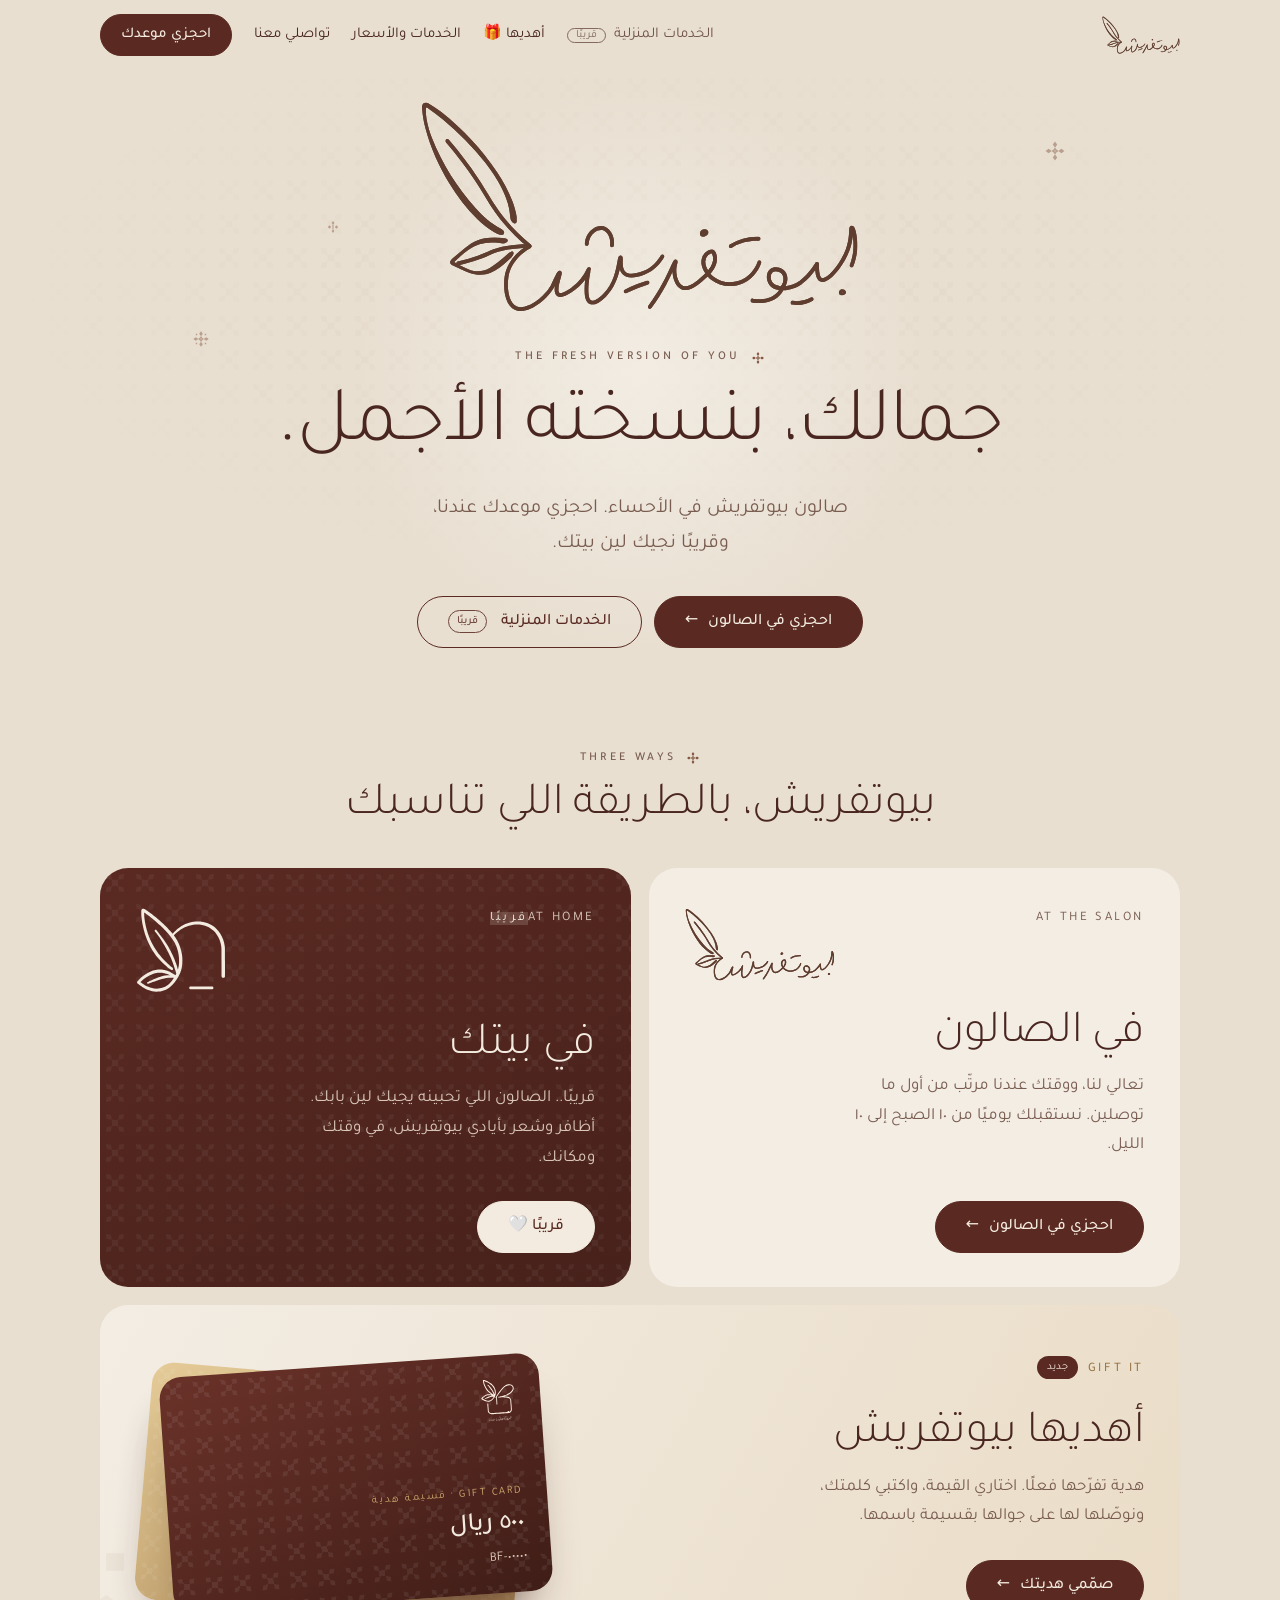
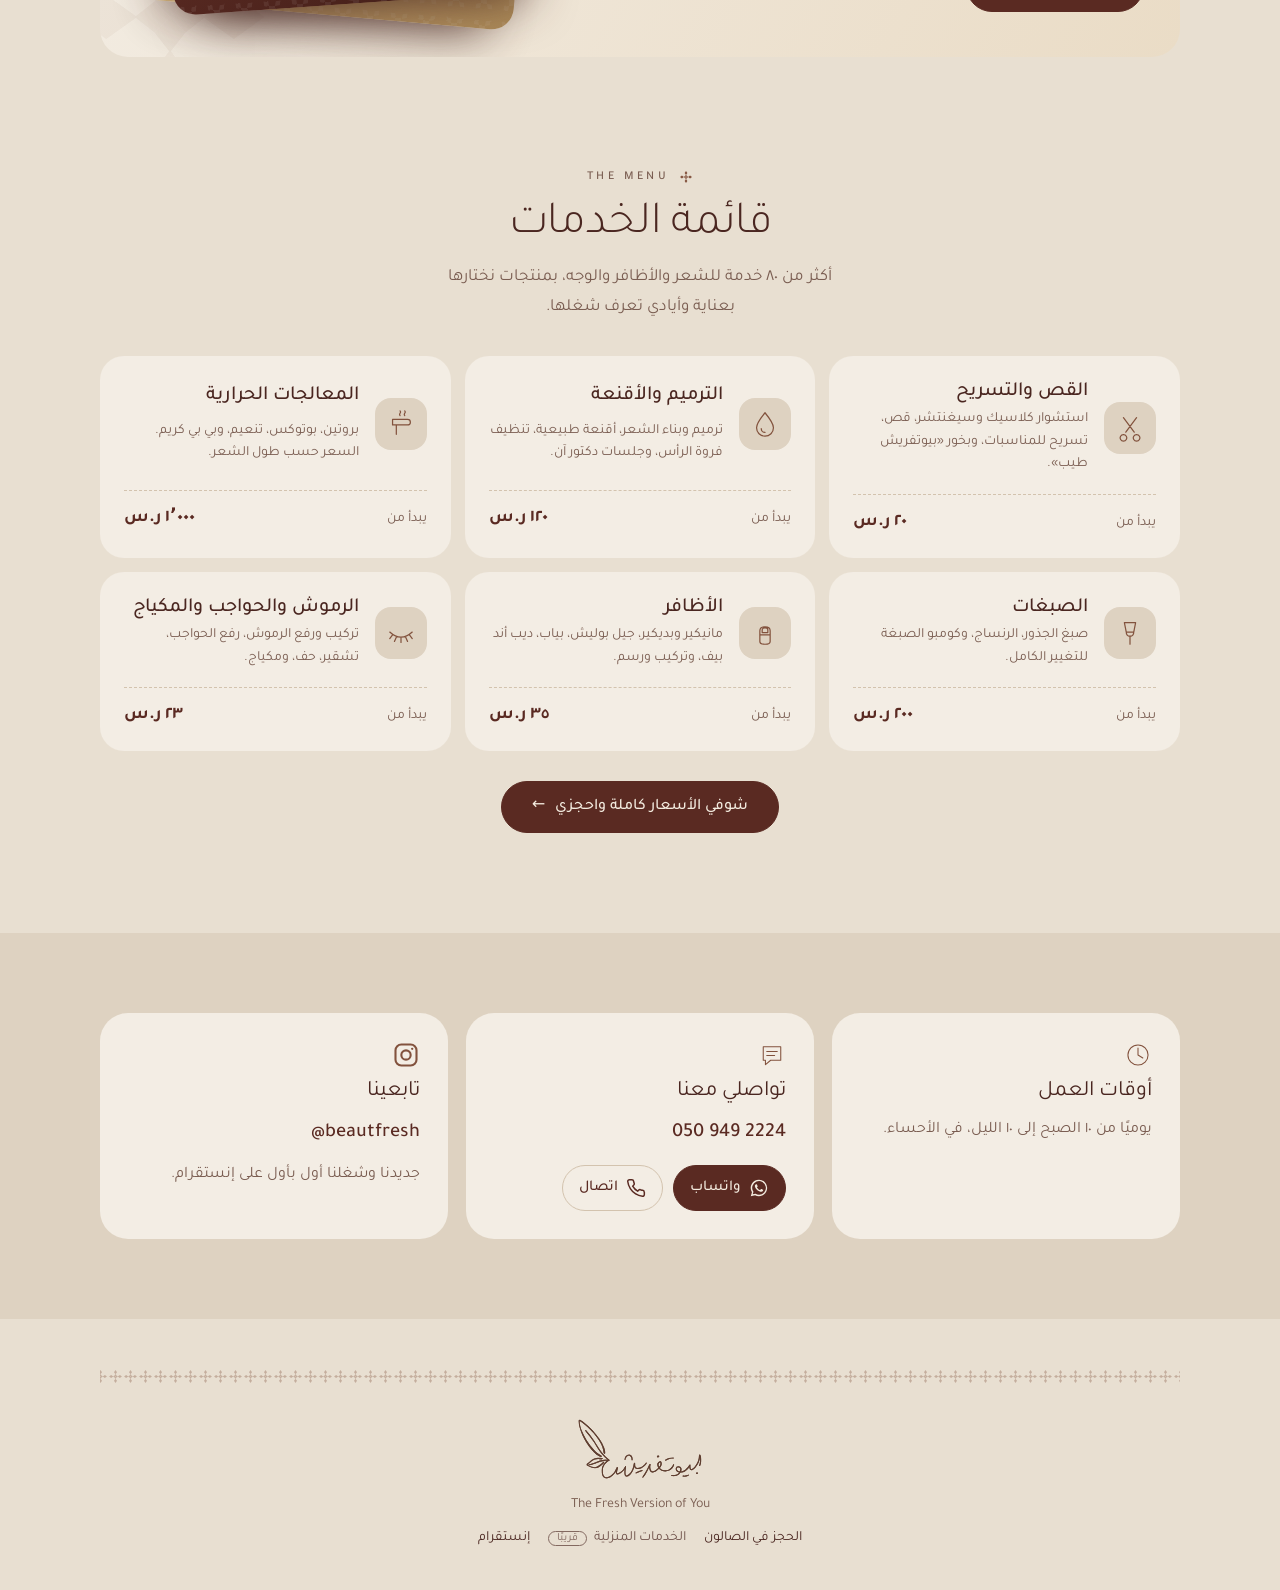
==== index.html @ 29bdc15b "Gift: adopt gift logo (variant 3) site-wide; redesigned interactive gift page (3D tilt/flip card, li" ====
<!doctype html>
<html lang="ar" dir="rtl">
<head>
  <meta charset="utf-8">
  <meta name="viewport" content="width=device-width, initial-scale=1, viewport-fit=cover">
  <script>
    // روابط لوحة الإدارة القديمة (#/booking/… وغيرها) تنتقل للوحة الإدارة
    if (/^#\/[a-z]/.test(location.hash)) location.replace('admin/' + location.hash);
  </script>
  <meta name="theme-color" content="#E8DFD1">
  <title>بيوتفريش · Beautfresh</title>
  <meta name="description" content="بيوتفريش، صالون عناية وجمال في الأحساء. احجزي موعدك في الصالون، وقريبًا نجيك لين بيتك.">
  <meta property="og:title" content="بيوتفريش · Beautfresh">
  <meta property="og:description" content="The Fresh Version of You. احجزي موعدك في الصالون أو في بيتك.">
  <meta property="og:type" content="website">
  <meta property="og:locale" content="ar_SA">
  <meta property="og:url" content="https://beautfresh.com/">
  <meta property="og:image" content="https://beautfresh.com/assets/og-salon.jpg">
  <meta property="og:image:width" content="1200">
  <meta property="og:image:height" content="630">
  <meta name="twitter:card" content="summary_large_image">
  <link rel="icon" href="home/assets/rosette-1.svg" type="image/svg+xml">
  <link rel="preconnect" href="https://fonts.googleapis.com">
  <link rel="preconnect" href="https://fonts.gstatic.com" crossorigin>
  <link href="https://fonts.googleapis.com/css2?family=Tajawal:wght@300;400;500;700&display=swap" rel="stylesheet">
  <style>
    :root {
      --bg: #E8DFD1; --paper: #F3EDE4; --soft: #DED2C1; --oud: #5A2A22; --oud-2: #47211B;
      --ink: #4A2620; --ink-2: #7A5D51; --line: #D3C3AE; --on: #F3EBDF; --on-2: #D9C6B7;
      --r: 28px; --ease: cubic-bezier(.2,.7,.2,1); --font: "Tajawal", system-ui, -apple-system, "Segoe UI", Tahoma, sans-serif;
    }
    * { box-sizing: border-box; }
    html, body { margin: 0; }
    body { background: var(--bg); color: var(--ink); font-family: var(--font); font-size: 17px; line-height: 1.75; -webkit-font-smoothing: antialiased; }
    a { color: inherit; text-decoration: none; }
    img { display: block; max-width: 100%; }
    h1, h2, h3, p { margin: 0; }
    h1, h2, h3 { font-weight: 300; line-height: 1.2; }
    .wrap { max-width: 1120px; margin: 0 auto; padding: 0 max(20px, env(safe-area-inset-left)); }
    .label { display: inline-flex; align-items: center; gap: 10px; font-size: 12px; letter-spacing: .28em; text-transform: uppercase; color: var(--ink-2); font-weight: 500; }
    .label::before { content: ""; width: 14px; height: 14px; background: url("home/assets/rosette-1.svg") center / contain no-repeat; }
    .btn { display: inline-flex; align-items: center; justify-content: center; gap: 10px; min-height: 52px; padding: 0 30px; border-radius: 999px; border: 1px solid var(--oud);
      background: var(--oud); color: var(--on); font-weight: 500; font-size: 16px; white-space: nowrap; transition: transform .3s var(--ease), box-shadow .3s, background .3s; }
    .btn:hover { transform: translateY(-1px); box-shadow: 0 12px 24px -14px rgba(74, 34, 27, .7); }
    .btn.ghost { background: transparent; color: var(--oud); }
    .btn.light { background: var(--on); color: var(--oud); border-color: var(--on); }
    .btn i { font-style: normal; transition: transform .35s var(--ease); }
    .btn:hover i { transform: translateX(-5px); }

    header { position: sticky; top: 0; z-index: 20; transition: background .3s, box-shadow .3s; }
    header.on { background: rgba(232, 223, 209, .92); backdrop-filter: blur(10px); box-shadow: 0 1px 0 var(--line); }
    .top { display: flex; justify-content: space-between; align-items: center; height: 70px; }
    .top img { height: 38px; width: auto; opacity: 0; transition: opacity .4s; }
    header.on .top img { opacity: 1; }
    .top nav { display: flex; gap: 22px; align-items: center; font-size: 15px; }
    .top nav a:not(.btn):hover { color: var(--oud); }
    .top .btn { min-height: 42px; padding: 0 20px; font-size: 15px; }

    .hero { position: relative; text-align: center; padding: 30px 0 90px; overflow: hidden; }
    .hero::before { content: ""; position: absolute; inset: -10% -10% 0; background: url("home/assets/rosette-2.svg") 0 0 / 34px 34px; opacity: .045;
      -webkit-mask-image: radial-gradient(60% 55% at 50% 40%, #000, transparent 72%); mask-image: radial-gradient(60% 55% at 50% 40%, #000, transparent 72%); }
    .hero .wrap { position: relative; display: flex; flex-direction: column; align-items: center; }
    .hero-logo { width: min(440px, 82vw); animation: draw 1.8s var(--ease) both; }
    .hero .label { margin-top: 34px; animation: rise 1s var(--ease) .9s both; }
    .hero h1 { font-size: clamp(40px, 6.4vw, 78px); margin: 14px 0 16px; animation: rise 1.1s var(--ease) 1.05s both; }
    .hero p { color: var(--ink-2); font-size: clamp(17px, 1.6vw, 20px); max-width: 42ch; animation: rise 1s var(--ease) 1.2s both; }
    .hero .cta { display: flex; gap: 12px; flex-wrap: wrap; justify-content: center; margin-top: 34px; animation: rise 1s var(--ease) 1.35s both; }
    .glow { position: absolute; top: -40px; left: 50%; width: 620px; height: 620px; transform: translateX(-50%); border-radius: 50%;
      background: radial-gradient(circle, rgba(243, 237, 228, .95) 0%, rgba(243, 237, 228, 0) 65%); pointer-events: none; }
    .hero-logo { position: relative; }
    .fl { position: absolute; width: 22px; opacity: .45; animation: float 9s ease-in-out infinite; pointer-events: none; }
    .f1 { top: 40px; right: 12%; } .f2 { top: 230px; left: 10%; width: 18px; animation-delay: -3s; } .f3 { top: 120px; left: 22%; width: 14px; animation-delay: -6s; }
    @keyframes float { 0%, 100% { transform: translateY(0) rotate(0); } 50% { transform: translateY(-14px) rotate(25deg); } }
    @media (max-width: 860px) { .f2 { top: 170px; left: 6%; } .f3 { display: none; } .glow { width: 420px; height: 420px; } }
    @keyframes draw { from { clip-path: inset(0 0 0 100%); opacity: .3; } to { clip-path: inset(0 0 0 0); opacity: 1; } }
    @keyframes rise { from { opacity: 0; transform: translateY(18px); } to { opacity: 1; transform: none; } }

    .ways { padding: 30px 0 100px; }
    .ways .grid { display: grid; grid-template-columns: 1fr 1fr; gap: 18px; }
    .way { position: relative; overflow: hidden; border-radius: var(--r); padding: 40px 36px 34px; min-height: 380px; display: flex; flex-direction: column; justify-content: space-between;
      transition: transform .45s var(--ease), box-shadow .45s var(--ease); }
    .way:hover { transform: translateY(-4px); box-shadow: 0 30px 50px -34px rgba(74, 34, 27, .6); }
    .way.salon { background: var(--paper); }
    .way.home { background: linear-gradient(150deg, var(--oud) 0%, var(--oud-2) 100%); color: var(--on); }
    .way.home::after { content: ""; position: absolute; inset: 0; background: url("home/assets/rosette-2.svg") 0 0 / 30px 30px; opacity: .05; filter: brightness(0) invert(1); pointer-events: none; }
    .way .head { display: flex; justify-content: space-between; align-items: start; gap: 16px; }
    .way .tag { font-size: 13px; letter-spacing: .2em; text-transform: uppercase; color: var(--ink-2); }
    .way.home .tag { color: var(--on-2); }
    .way .mark { width: 92px; }
    .way .mark.salon-mark { width: 150px; }
    .way h2 { font-size: clamp(32px, 3.6vw, 46px); margin-top: 26px; }
    .way p { color: var(--ink-2); margin-top: 10px; max-width: 36ch; }
    .way.home p { color: var(--on-2); }
    .way .btn { align-self: flex-start; margin-top: 28px; position: relative; z-index: 1; }
    .way.gift { grid-column: 1 / -1; min-height: 0; display: grid; grid-template-columns: 1.1fr .9fr; gap: 30px; align-items: center; background: linear-gradient(120deg, #F3EDE4 0%, #EADCC6 100%); }
    .way.gift::before { content: ""; position: absolute; inset-inline-end: -40px; bottom: -70px; width: 220px; height: 220px; background: url("home/assets/rosette-3.svg") center / contain no-repeat; opacity: .05; pointer-events: none; }
    .way.gift .tag { color: #8E6A3A; }
    .way.gift .new { display: inline-block; margin-inline-start: 10px; padding: 2px 10px; border-radius: 999px; background: var(--oud); color: var(--on); font-size: 11px; letter-spacing: 0; vertical-align: middle; }
    .gv { position: relative; justify-self: center; width: min(100%, 380px); aspect-ratio: 1.6; border-radius: 22px; padding: 22px 24px; color: var(--on); background: linear-gradient(150deg, #6A3229, #3F1D17); box-shadow: 0 34px 50px -30px rgba(63, 29, 23, .85); transform: rotate(-4deg); transition: transform .6s var(--ease); display: flex; flex-direction: column; overflow: hidden; }
    .gv::after { content: ""; position: absolute; inset: 0; background: url("home/assets/rosette-2.svg") 0 0 / 28px 28px; opacity: .07; filter: brightness(0) invert(1); }
    .gv.b { position: absolute; transform: rotate(5deg) translate(-22px, 14px); background: linear-gradient(150deg, #E3C890, #A8834C); z-index: -1; opacity: .9; }
    .way.gift:hover .gv:not(.b) { transform: rotate(-1deg) translateY(-6px); }
    .gv img { height: 30px; align-self: flex-start; filter: brightness(0) invert(94%) sepia(9%) saturate(380%) hue-rotate(335deg); position: relative; z-index: 1; }
    .gv small { margin-top: auto; font-size: 11px; letter-spacing: .14em; color: #C9A46A; position: relative; z-index: 1; }
    .gv b { font-size: 26px; font-weight: 500; position: relative; z-index: 1; }
    .gv span { font-size: 13px; color: var(--on-2); position: relative; z-index: 1; direction: ltr; text-align: end; }
    .gvw { position: relative; display: grid; place-items: center; padding: 20px 0; isolation: isolate; }


    .sec-head { text-align: center; display: grid; justify-items: center; gap: 10px; margin-bottom: 34px; }
    .sec-head h2 { font-size: clamp(30px, 3.8vw, 46px); }
    .sec-head p { color: var(--ink-2); max-width: 46ch; }
    .menu { padding: 10px 0 100px; }
    .menu .grid { display: grid; grid-template-columns: repeat(3, 1fr); gap: 14px; }
    .mi { background: var(--paper); border-radius: 24px; padding: 24px 24px 20px; display: grid; grid-template-columns: 52px 1fr; gap: 4px 16px; align-items: center; transition: transform .4s var(--ease), box-shadow .4s var(--ease); }
    .mi:hover { transform: translateY(-3px); box-shadow: 0 24px 40px -30px rgba(74, 34, 27, .55); }
    .mi .ic { grid-row: span 2; width: 52px; height: 52px; border-radius: 16px; background: var(--soft); display: grid; place-items: center; }
    .mi .ic img { width: 30px; }
    .mi h3 { font-size: 20px; font-weight: 500; }
    .mi p { color: var(--ink-2); font-size: 14px; line-height: 1.6; }
    .mi .from { grid-column: 1 / -1; display: flex; justify-content: space-between; align-items: baseline; margin-top: 14px; padding-top: 12px; border-top: 1px dashed var(--line); font-size: 14px; color: var(--ink-2); }
    .mi .from b { color: var(--oud); font-size: 18px; font-weight: 700; }
    .menu .more { display: flex; justify-content: center; margin-top: 30px; }
    .ways { padding-top: 10px; }
    @media (max-width: 860px) { .menu .grid { grid-template-columns: 1fr; } .mi { padding: 18px 18px 14px; } .mi .from { margin-top: 10px; padding-top: 8px; } .menu { padding-bottom: 70px; } .sec-head { margin-bottom: 24px; } }
    .info { background: var(--soft); padding: 80px 0; }
    .info .grid { display: grid; grid-template-columns: repeat(3, 1fr); gap: 18px; }
    .card { background: var(--paper); border-radius: var(--r); padding: 28px; display: grid; gap: 10px; align-content: start; }
    .card img { width: 28px; }
    .card h3 { font-size: 22px; font-weight: 400; }
    .card p, .card a { color: var(--ink-2); font-size: 16px; }
    .contact-btns { display: flex; gap: 10px; margin-top: 4px; }
    .cbtn { display: inline-flex; align-items: center; gap: 8px; padding: 9px 16px; border-radius: 999px; border: 1px solid var(--line); color: var(--oud) !important; font-size: 15px !important; font-weight: 500; transition: background .3s, color .3s, border-color .3s, transform .3s var(--ease); }
    .cbtn svg { width: 20px; height: 20px; }
    .cbtn:hover { transform: translateY(-1px); border-color: var(--oud); }
    .cbtn.wa { background: var(--oud); border-color: var(--oud); color: var(--on) !important; }
    .card span.big { color: var(--oud); font-size: 20px; font-weight: 500; direction: ltr; text-align: right; }
    .card a.big { color: var(--oud); font-size: 20px; font-weight: 500; direction: ltr; text-align: right; }

    footer { padding: 48px 0 calc(40px + env(safe-area-inset-bottom)); text-align: center; }
    footer .band { height: 18px; background: url("home/assets/rosette-1.svg") center / 15px repeat-x; opacity: .35; margin-bottom: 34px; }
    footer img { height: 60px; width: auto; margin: 0 auto 14px; }
    footer p { color: var(--ink-2); font-size: 14px; }
    footer .links { display: flex; gap: 18px; justify-content: center; margin-top: 8px; font-size: 14px; }
    footer .links a:hover { color: var(--oud); }

    .reveal { opacity: 0; transform: translateY(18px); transition: opacity .9s var(--ease) var(--d, 0s), transform .9s var(--ease) var(--d, 0s); }
    .reveal.in { opacity: 1; transform: none; }

    @media (max-width: 860px) {
      .top nav .hide-sm { display: none; }
      .hero { padding: 20px 0 70px; }
      .hero .cta { width: 100%; }
      .hero .cta .btn { flex: 1; padding: 0 16px; }
      .ways .grid, .info .grid { grid-template-columns: 1fr; }
      .way.gift { grid-template-columns: 1fr; gap: 6px; } .gvw { order: -1; padding: 6px 0 18px; }
      .way { min-height: 0; padding: 32px 26px 28px; }
      .info { padding: 56px 0; }
    }
    @media (prefers-reduced-motion: reduce) { .hero-logo, .hero .label, .hero h1, .hero p, .hero .cta, .fl { animation: none; } .reveal { opacity: 1; transform: none; } }
    .is-soon { cursor: default; } .way.is-soon:hover { transform: none; }
    .way.home .new.soon { background: rgba(243, 235, 223, .16); color: var(--on); }
    .soonl { opacity: .75; cursor: default; white-space: nowrap; }
    .soonl em, .btn.is-soon em { font-style: normal; font-size: 11px; padding: 1px 8px; margin-inline-start: 4px; border-radius: 999px; border: 1px solid currentColor; opacity: .85; }
  </style>
</head>
<body>
  <header id="hdr">
    <div class="wrap top">
      <a href="./" aria-label="بيوتفريش"><img src="home/assets/Beautfresh-brown.svg" alt="بيوتفريش"></a>
      <nav>
        <span class="hide-sm soonl">الخدمات المنزلية <em>قريبًا</em></span>
        <a class="hide-sm" href="gift/">أهديها 🎁</a>
        <a class="hide-sm" href="#menu">الخدمات والأسعار</a>
        <a class="hide-sm" href="#contact">تواصلي معنا</a>
        <a class="btn" href="book/">احجزي موعدك</a>
      </nav>
    </div>
  </header>

  <main>
    <section class="hero">
      <div class="wrap">
        <div class="glow" aria-hidden="true"></div>
        <img class="fl f1" src="home/assets/rosette-1.svg" alt="" aria-hidden="true"><img class="fl f2" src="home/assets/rosette-3.svg" alt="" aria-hidden="true"><img class="fl f3" src="home/assets/rosette-4.svg" alt="" aria-hidden="true">
        <img class="hero-logo" src="home/assets/Beautfresh-brown.svg" alt="بيوتفريش">
        <span class="label">The Fresh Version of You</span>
        <h1>جمالك، بنسخته الأجمل.</h1>
        <p>صالون بيوتفريش في الأحساء. احجزي موعدك عندنا، وقريبًا نجيك لين بيتك.</p>
        <div class="cta">
          <a class="btn" href="book/">احجزي في الصالون <i>←</i></a>
          <span class="btn ghost is-soon">الخدمات المنزلية <em>قريبًا</em></span>
        </div>
      </div>
    </section>

    <section class="ways">
      <div class="wrap sec-head reveal"><span class="label">Three ways</span><h2>بيوتفريش، بالطريقة اللي تناسبك</h2></div>
      <div class="wrap grid">
        <a class="way salon reveal" href="book/">
          <div>
            <div class="head"><span class="tag">At the salon</span><img class="mark salon-mark" src="home/assets/Beautfresh-brown.svg" alt=""></div>
            <h2>في الصالون</h2>
            <p>تعالي لنا، ووقتك عندنا مرتّب من أول ما توصلين. نستقبلك يوميًا من ١٠ الصبح إلى ١٠ الليل.</p>
          </div>
          <span class="btn">احجزي في الصالون <i>←</i></span>
        </a>
        <div class="way home reveal is-soon" style="--d:.1s">
          <div>
            <div class="head"><span class="tag">At home<span class="new soon">قريبًا</span></span><img class="mark" src="home/assets/home-mark-cream.svg" alt=""></div>
            <h2>في بيتك</h2>
            <p>قريبًا.. الصالون اللي تحبينه يجيك لين بابك. أظافر وشعر بأيادي بيوتفريش، في وقتك ومكانك.</p>
          </div>
          <span class="btn light">قريبًا 🤍</span>
        </div>
        <a class="way gift reveal" style="--d:.2s" href="gift/">
          <div>
            <div class="head"><span class="tag">Gift it<span class="new">جديد</span></span></div>
            <h2>أهديها بيوتفريش</h2>
            <p>هدية تفرّحها فعلًا. اختاري القيمة، واكتبي كلمتك، ونوصّلها لها على جوالها بقسيمة باسمها.</p>
            <span class="btn">صمّمي هديتك <i>←</i></span>
          </div>
          <div class="gvw"><div class="gv b"></div><div class="gv"><img src="home/assets/gift-logo.svg" alt="بيوتفريش للإهداء" style="height:46px"><small>GIFT CARD · قسيمة هدية</small><b>٥٠٠ ريال</b><span>BF-•••••</span></div></div>
        </a>
      </div>
    </section>


    <section class="menu" id="menu">
      <div class="wrap sec-head reveal"><span class="label">The menu</span><h2>قائمة الخدمات</h2><p>أكثر من ٨٠ خدمة للشعر والأظافر والوجه، بمنتجات نختارها بعناية وأيادي تعرف شغلها.</p></div>
      <div class="wrap grid">
        <a class="mi reveal" style="--d:0.00s" href="book/"><span class="ic"><svg viewBox="0 0 64 64" width="30" height="30" fill="none" stroke="#82523D" stroke-width="2.6" stroke-linecap="round" stroke-linejoin="round" aria-hidden="true"><path d="M18 46A7 7 0 1 0 18.1 46M46 46A7 7 0 1 0 46.1 46M23 41L46 10M41 41L18 10"/></svg></span><h3>القص والتسريح</h3><p>استشوار كلاسيك وسيغنتشر، قص، تسريح للمناسبات، وبخور «بيوتفريش طيب».</p><span class="from">يبدأ من<b class="num">٢٠ ر.س</b></span></a>
        <a class="mi reveal" style="--d:0.06s" href="book/"><span class="ic"><svg viewBox="0 0 64 64" width="30" height="30" fill="none" stroke="#82523D" stroke-width="2.6" stroke-linecap="round" stroke-linejoin="round" aria-hidden="true"><path d="M32 8C32 8 14 30 14 40A18 18 0 0 0 50 40C50 30 32 8 32 8ZM24 42A8 8 0 0 0 32 50"/></svg></span><h3>الترميم والأقنعة</h3><p>ترميم وبناء الشعر، أقنعة طبيعية، تنظيف فروة الرأس، وجلسات دكتور آن.</p><span class="from">يبدأ من<b class="num">١٢٠ ر.س</b></span></a>
        <a class="mi reveal" style="--d:0.12s" href="book/"><span class="ic"><svg viewBox="0 0 64 64" width="30" height="30" fill="none" stroke="#82523D" stroke-width="2.6" stroke-linecap="round" stroke-linejoin="round" aria-hidden="true"><path d="M14 22H46A6 6 0 0 1 46 34H14ZM22 34V54M40 14C36 10 44 8 40 4M30 14C26 10 34 8 30 4"/></svg></span><h3>المعالجات الحرارية</h3><p>بروتين، بوتوكس، تنعيم، وبي بي كريم. السعر حسب طول الشعر.</p><span class="from">يبدأ من<b class="num">١٬٠٠٠ ر.س</b></span></a>
        <a class="mi reveal" style="--d:0.00s" href="book/"><span class="ic"><svg viewBox="0 0 64 64" width="30" height="30" fill="none" stroke="#82523D" stroke-width="2.6" stroke-linecap="round" stroke-linejoin="round" aria-hidden="true"><path d="M20 10H44L40 30H24ZM24 30C24 42 40 42 40 30M32 38V56"/></svg></span><h3>الصبغات</h3><p>صبغ الجذور، الرنساج، وكومبو الصبغة للتغيير الكامل.</p><span class="from">يبدأ من<b class="num">٢٠٠ ر.س</b></span></a>
        <a class="mi reveal" style="--d:0.06s" href="book/"><span class="ic"><svg viewBox="0 0 64 64" width="30" height="30" fill="none" stroke="#82523D" stroke-width="2.6" stroke-linecap="round" stroke-linejoin="round" aria-hidden="true"><path d="M21 50V27C21 16 43 16 43 27V50C43 58 21 58 21 50ZM21 36H43M26 31V25C26 20 38 20 38 25V31Z"/></svg></span><h3>الأظافر</h3><p>مانيكير وبديكير، جيل بوليش، بياب، ديب أند بيف، وتركيب ورسم.</p><span class="from">يبدأ من<b class="num">٣٥ ر.س</b></span></a>
        <a class="mi reveal" style="--d:0.12s" href="book/"><span class="ic"><svg viewBox="0 0 64 64" width="30" height="30" fill="none" stroke="#82523D" stroke-width="2.6" stroke-linecap="round" stroke-linejoin="round" aria-hidden="true"><path d="M8 30Q32 52 56 30M14 36L8 44M22 41L18 50M32 43V52M42 41L46 50M50 36L56 44"/></svg></span><h3>الرموش والحواجب والمكياج</h3><p>تركيب ورفع الرموش، رفع الحواجب، تشقير، حف، ومكياج.</p><span class="from">يبدأ من<b class="num">٢٣ ر.س</b></span></a>
      </div>
      <div class="more"><a class="btn" href="book/">شوفي الأسعار كاملة واحجزي <i>←</i></a></div>
    </section>
    <section class="info" id="contact">
      <div class="wrap grid">
        <div class="card reveal"><img src="home/assets/clock.svg" alt=""><h3>أوقات العمل</h3><p>يوميًا من ١٠ الصبح إلى ١٠ الليل، في الأحساء.</p></div>
        <div class="card reveal" style="--d:.08s"><img src="home/assets/message.svg" alt=""><h3>تواصلي معنا</h3><span class="big num">050 949 2224</span><div class="contact-btns"><a class="cbtn wa" href="https://wa.me/966509492224" target="_blank" rel="noopener" aria-label="واتساب"><svg viewBox="0 0 24 24" aria-hidden="true"><path fill="currentColor" d="M12.04 2a9.9 9.9 0 0 0-8.5 15l-1.4 5 5.1-1.34A9.9 9.9 0 1 0 12.04 2Zm0 18.1a8.2 8.2 0 0 1-4.18-1.15l-.3-.18-3.03.8.81-2.95-.2-.31a8.2 8.2 0 1 1 6.9 3.79Zm4.5-6.13c-.25-.12-1.46-.72-1.69-.8-.23-.08-.39-.12-.56.12-.16.25-.64.8-.79.97-.14.16-.29.18-.53.06-.25-.12-1.04-.38-1.98-1.22-.73-.65-1.23-1.46-1.37-1.7-.14-.25-.02-.38.11-.5.11-.11.25-.29.37-.43.12-.15.16-.25.25-.41.08-.17.04-.31-.02-.43-.06-.13-.56-1.34-.76-1.84-.2-.48-.4-.42-.56-.43h-.47a.9.9 0 0 0-.66.31c-.23.25-.86.84-.86 2.05s.88 2.38 1 2.54c.12.17 1.73 2.64 4.2 3.7.58.25 1.04.4 1.4.52.59.19 1.12.16 1.54.1.47-.07 1.46-.6 1.66-1.17.21-.58.21-1.07.15-1.17-.06-.1-.23-.17-.47-.29Z"/></svg><span>واتساب</span></a><a class="cbtn" href="tel:+966509492224" aria-label="اتصال"><svg viewBox="0 0 24 24" aria-hidden="true" fill="none" stroke="currentColor" stroke-width="1.8" stroke-linecap="round" stroke-linejoin="round"><path d="M22 16.9v3a2 2 0 0 1-2.2 2 19.8 19.8 0 0 1-8.6-3.1 19.5 19.5 0 0 1-6-6A19.8 19.8 0 0 1 2.1 4.2 2 2 0 0 1 4.1 2h3a2 2 0 0 1 2 1.7c.1.9.4 1.8.7 2.7a2 2 0 0 1-.5 2.1L8 9.8a16 16 0 0 0 6 6l1.3-1.3a2 2 0 0 1 2.1-.4c.9.3 1.8.6 2.7.7a2 2 0 0 1 1.7 2Z"/></svg><span>اتصال</span></a></div></div>
        <div class="card reveal" style="--d:.16s"><svg viewBox="0 0 24 24" width="28" height="28" fill="none" stroke="#82523D" stroke-width="1.8" aria-hidden="true"><rect x="3" y="3" width="18" height="18" rx="5"/><circle cx="12" cy="12" r="4"/><circle cx="17.3" cy="6.7" r="1" fill="#82523D" stroke="none"/></svg><h3>تابعينا</h3><a class="big" href="https://www.instagram.com/beautfresh" target="_blank" rel="noopener">@beautfresh</a><p>جديدنا وشغلنا أول بأول على إنستقرام.</p></div>
      </div>
    </section>
  </main>

  <footer>
    <div class="wrap">
      <div class="band" aria-hidden="true"></div>
      <img src="home/assets/Beautfresh-brown.svg" alt="بيوتفريش">
      <p>The Fresh Version of You</p>
      <div class="links"><a href="book/">الحجز في الصالون</a><span class="soonl">الخدمات المنزلية <em>قريبًا</em></span><a href="https://www.instagram.com/beautfresh" target="_blank" rel="noopener">إنستقرام</a></div>
    </div>
  </footer>

  <script>
    (() => {
      const h = document.getElementById('hdr');
      const onScroll = () => h.classList.toggle('on', window.scrollY > 60);
      window.addEventListener('scroll', onScroll, { passive: true }); onScroll();
      const els = document.querySelectorAll('.reveal');
      if (!('IntersectionObserver' in window)) { els.forEach((e) => e.classList.add('in')); return; }
      const io = new IntersectionObserver((es) => es.forEach((e) => { if (e.isIntersecting) { e.target.classList.add('in'); io.unobserve(e.target); } }), { threshold: .12 });
      els.forEach((e) => io.observe(e));
    })();
  </script>
</body>
</html>
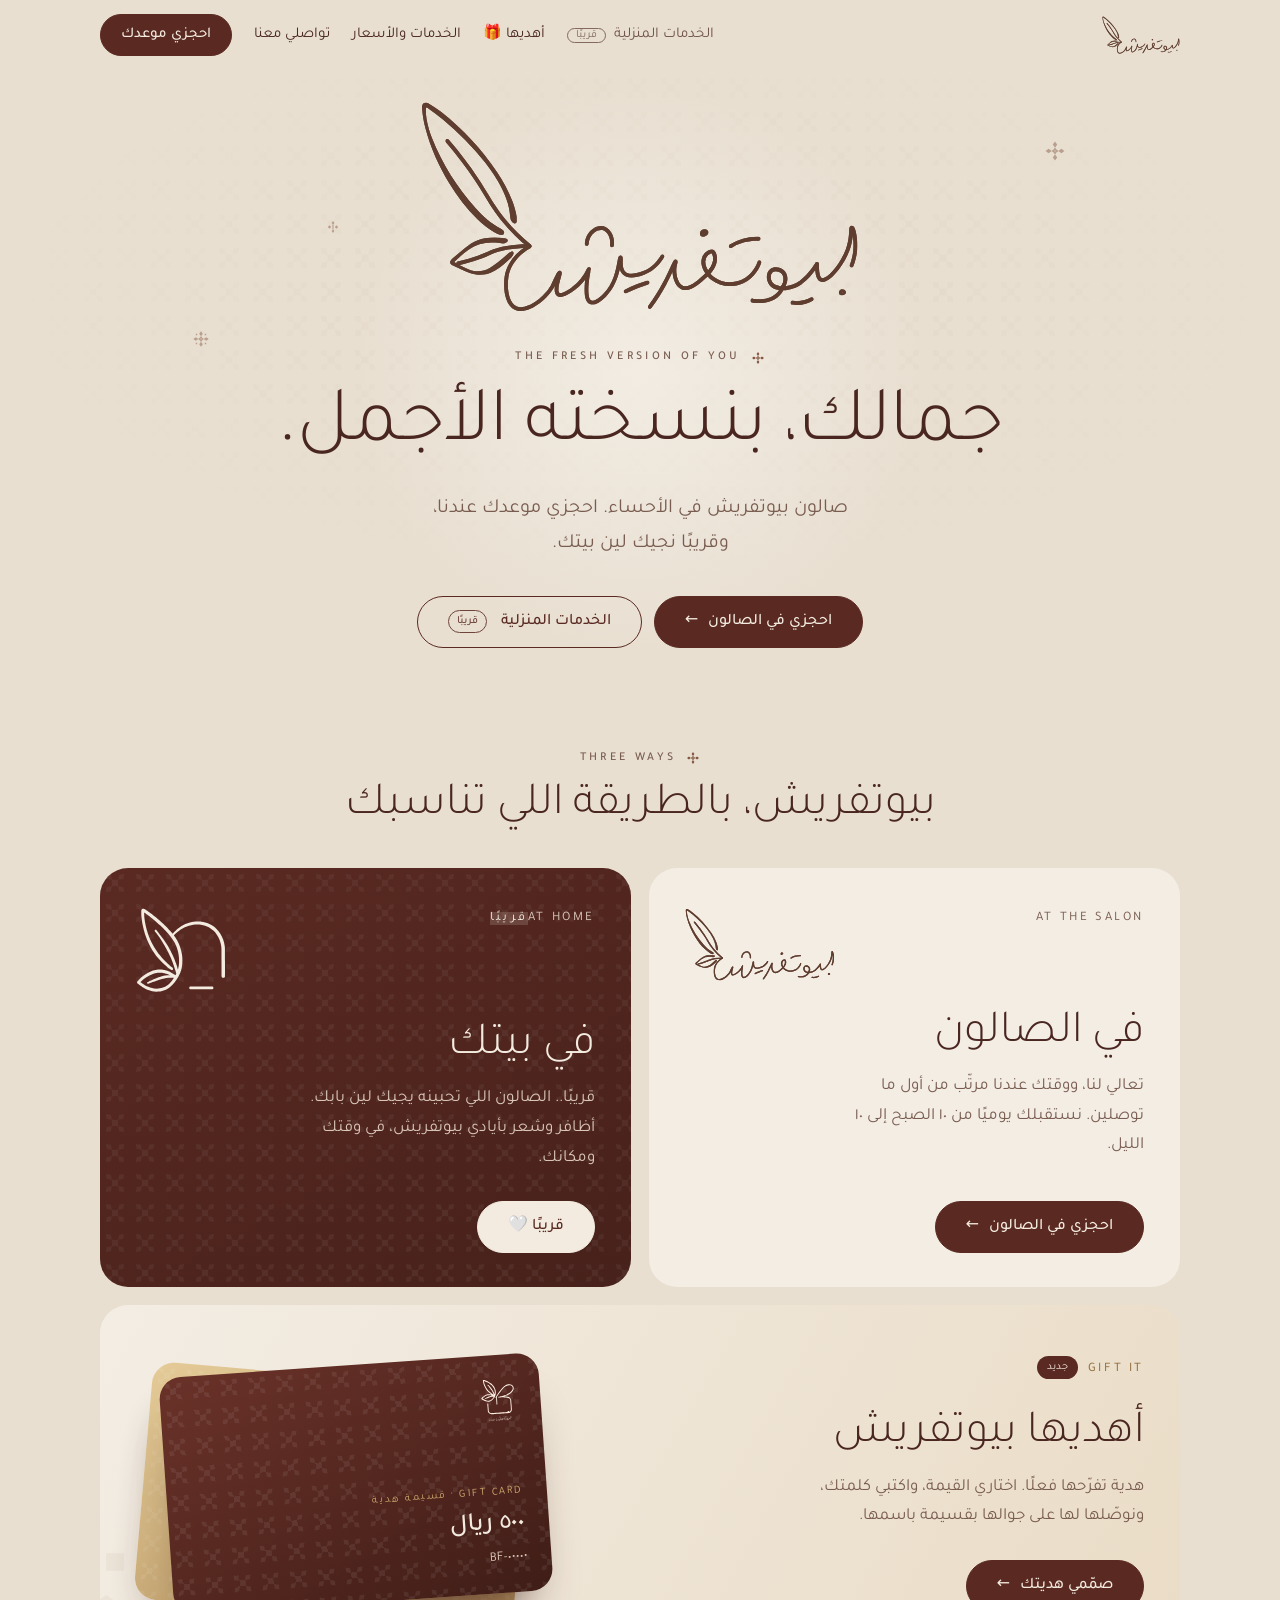
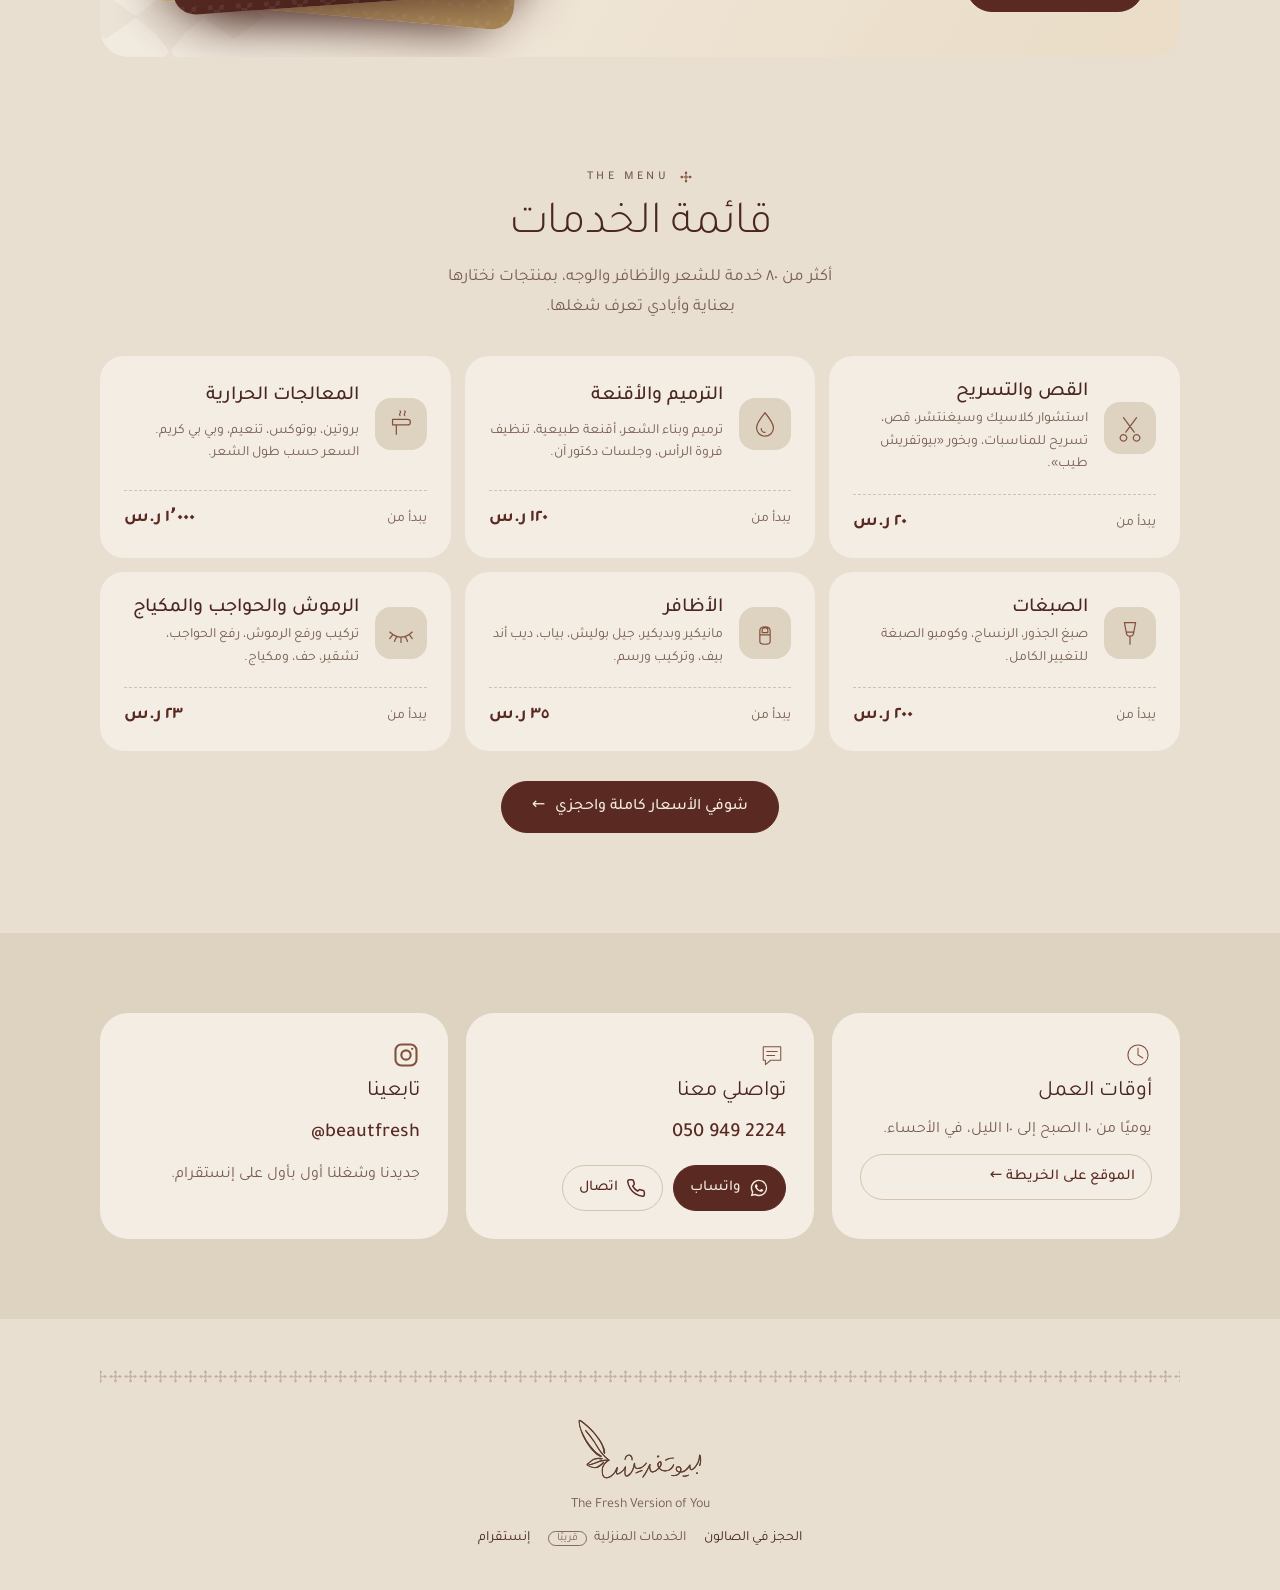
==== commit 120103d0: "Public site: live offers, reviews, team, gallery, visit info + admin «الموقع» to manage them; book w" ====
--- a/index.html
+++ b/index.html
@@ -162,6 +162,53 @@
     .way.home .new.soon { background: rgba(243, 235, 223, .16); color: var(--on); }
     .soonl { opacity: .75; cursor: default; white-space: nowrap; }
     .soonl em, .btn.is-soon em { font-style: normal; font-size: 11px; padding: 1px 8px; margin-inline-start: 4px; border-radius: 999px; border: 1px solid currentColor; opacity: .85; }
+
+    /* ── محتوى حي من الإدارة: العروض، الآراء، الفريق، المعرض ── */
+    .live[hidden] { display: none !important; }
+    .live { padding: 10px 0 90px; }
+    .rail { display: flex; gap: 14px; overflow-x: auto; scroll-snap-type: x mandatory; padding: 4px max(20px, calc((100vw - 1120px) / 2 + 20px)) 18px; scrollbar-width: none; -webkit-overflow-scrolling: touch; }
+    .rail::-webkit-scrollbar { display: none; }
+    .rail > * { scroll-snap-align: start; flex: none; }
+    .of { width: min(340px, 82vw); border-radius: var(--r); padding: 26px; background: linear-gradient(160deg, #6A3229, #3F1D17); color: var(--on); display: grid; gap: 8px; position: relative; overflow: hidden; }
+    .of::after { content: ""; position: absolute; inset: 0; background: url("home/assets/rosette-2.svg") 0 0 / 26px 26px; opacity: .06; filter: brightness(0) invert(1); pointer-events: none; }
+    .of > * { position: relative; z-index: 1; }
+    .of .tag { justify-self: start; font-size: 12px; padding: 4px 10px; border-radius: 999px; background: rgba(243, 235, 223, .14); color: var(--on-2); }
+    .of h3 { font-size: 24px; font-weight: 500; line-height: 1.35; }
+    .of p { color: var(--on-2); font-size: 15px; line-height: 1.7; }
+    .of .pr { display: flex; align-items: baseline; gap: 10px; margin-top: 4px; }
+    .of .pr b { font-size: 28px; font-weight: 700; color: #fff; }
+    .of .pr s { color: var(--on-2); opacity: .8; }
+    .of img { width: calc(100% + 52px); margin: -26px -26px 6px; height: 170px; object-fit: cover; }
+    .of .btn { margin-top: 10px; justify-self: start; min-height: 46px; padding: 0 22px; }
+    .rv-top { display: flex; flex-direction: column; align-items: center; gap: 6px; margin: -14px 0 22px; }
+    .rv-score { display: flex; align-items: baseline; gap: 10px; color: var(--oud); }
+    .rv-score b { font-size: 46px; font-weight: 700; line-height: 1; }
+    .stars { color: #C9A46A; letter-spacing: 2px; font-size: 18px; }
+    .rv-top small { color: var(--ink-2); font-size: 14px; }
+    .chips { display: flex; gap: 8px; justify-content: center; flex-wrap: wrap; margin-bottom: 18px; padding: 0 20px; }
+    .chips button { font: inherit; font-size: 14px; padding: 8px 16px; border-radius: 999px; border: 1px solid var(--line); background: transparent; color: var(--ink); cursor: pointer; transition: all .3s var(--ease); }
+    .chips button.on { background: var(--oud); border-color: var(--oud); color: var(--on); }
+    .rv { width: min(320px, 80vw); background: var(--paper); border-radius: 24px; padding: 22px; display: grid; gap: 10px; align-content: start; transition: opacity .35s var(--ease), transform .35s var(--ease); }
+    .rv .stars { font-size: 15px; }
+    .rv p { font-size: 16px; line-height: 1.8; color: var(--ink); }
+    .rv .who { display: flex; justify-content: space-between; gap: 10px; font-size: 13px; color: var(--ink-2); border-top: 1px dashed var(--line); padding-top: 10px; margin-top: auto; }
+    .rv .who b { color: var(--oud); font-weight: 500; }
+    .rv .svc { color: var(--oud); font-size: 13px; background: var(--soft); border-radius: 999px; padding: 3px 10px; justify-self: start; }
+    .tm { width: 210px; background: var(--paper); border-radius: 24px; padding: 22px 18px; display: grid; justify-items: center; text-align: center; gap: 6px; }
+    .tm .av { width: 84px; height: 84px; border-radius: 50%; background: var(--soft); display: grid; place-items: center; font-size: 32px; color: var(--oud); overflow: hidden; margin-bottom: 6px; box-shadow: 0 0 0 4px var(--paper), 0 0 0 5px var(--line); }
+    .tm .av img { width: 100%; height: 100%; object-fit: cover; }
+    .tm h3 { font-size: 20px; font-weight: 500; }
+    .tm .t { color: var(--ink-2); font-size: 13px; min-height: 20px; }
+    .tm .sc { font-size: 14px; color: var(--ink-2); }
+    .tm .sc b { color: var(--oud); }
+    .tm a { margin-top: 8px; font-size: 14px; color: var(--oud); font-weight: 500; border: 1px solid var(--line); border-radius: 999px; padding: 8px 16px; transition: all .3s var(--ease); }
+    .tm a:hover { background: var(--oud); color: var(--on); border-color: var(--oud); }
+    .gl { display: grid; grid-template-columns: repeat(4, 1fr); gap: 10px; }
+    .gl a { position: relative; border-radius: 20px; overflow: hidden; aspect-ratio: 4 / 5; background: var(--soft); }
+    .gl img { width: 100%; height: 100%; object-fit: cover; transition: transform .6s var(--ease); }
+    .gl a:hover img { transform: scale(1.04); }
+    .gl span { position: absolute; inset: auto 0 0; padding: 30px 12px 10px; font-size: 13px; color: #fff; background: linear-gradient(transparent, rgba(40, 18, 14, .7)); }
+    @media (max-width: 860px) { .gl { grid-template-columns: repeat(2, 1fr); } .live { padding-bottom: 64px; } }
   </style>
 </head>
 <body>
@@ -226,6 +273,10 @@
     </section>
 
 
+    <section class="live" id="offers" hidden>
+      <div class="wrap sec-head reveal"><span class="label">Offers</span><h2>عروض هالفترة</h2></div>
+      <div class="rail" id="of-rail"></div>
+    </section>
     <section class="menu" id="menu">
       <div class="wrap sec-head reveal"><span class="label">The menu</span><h2>قائمة الخدمات</h2><p>أكثر من ٨٠ خدمة للشعر والأظافر والوجه، بمنتجات نختارها بعناية وأيادي تعرف شغلها.</p></div>
       <div class="wrap grid">
@@ -238,9 +289,23 @@
       </div>
       <div class="more"><a class="btn" href="book/">شوفي الأسعار كاملة واحجزي <i>←</i></a></div>
     </section>
+    <section class="live" id="reviews" hidden>
+      <div class="wrap sec-head reveal"><span class="label">Reviews</span><h2>وش يقولون عنا</h2></div>
+      <div class="rv-top reveal"><div class="rv-score"><b class="num" id="rv-avg"></b><span class="stars">★★★★★</span></div><small id="rv-n"></small></div>
+      <div class="chips" id="rv-chips"></div>
+      <div class="rail" id="rv-rail"></div>
+    </section>
+    <section class="live" id="team" hidden>
+      <div class="wrap sec-head reveal"><span class="label">Our team</span><h2>أيادي تعرف شغلها</h2><p>اختاري أخصائيتك، أو خلّينا نختار لك الأنسب.</p></div>
+      <div class="rail" id="tm-rail"></div>
+    </section>
+    <section class="live" id="gallery" hidden>
+      <div class="wrap sec-head reveal"><span class="label">Gallery</span><h2>من شغلنا</h2></div>
+      <div class="wrap gl" id="gl-grid"></div>
+    </section>
     <section class="info" id="contact">
       <div class="wrap grid">
-        <div class="card reveal"><img src="home/assets/clock.svg" alt=""><h3>أوقات العمل</h3><p>يوميًا من ١٠ الصبح إلى ١٠ الليل، في الأحساء.</p></div>
+        <div class="card reveal"><img src="home/assets/clock.svg" alt=""><h3>أوقات العمل</h3><p id="ct-hours">يوميًا من ١٠ الصبح إلى ١٠ الليل، في الأحساء.</p><a class="cbtn" id="ct-map" href="#" target="_blank" rel="noopener" hidden>الموقع على الخريطة ←</a></div>
         <div class="card reveal" style="--d:.08s"><img src="home/assets/message.svg" alt=""><h3>تواصلي معنا</h3><span class="big num">050 949 2224</span><div class="contact-btns"><a class="cbtn wa" href="https://wa.me/966509492224" target="_blank" rel="noopener" aria-label="واتساب"><svg viewBox="0 0 24 24" aria-hidden="true"><path fill="currentColor" d="M12.04 2a9.9 9.9 0 0 0-8.5 15l-1.4 5 5.1-1.34A9.9 9.9 0 1 0 12.04 2Zm0 18.1a8.2 8.2 0 0 1-4.18-1.15l-.3-.18-3.03.8.81-2.95-.2-.31a8.2 8.2 0 1 1 6.9 3.79Zm4.5-6.13c-.25-.12-1.46-.72-1.69-.8-.23-.08-.39-.12-.56.12-.16.25-.64.8-.79.97-.14.16-.29.18-.53.06-.25-.12-1.04-.38-1.98-1.22-.73-.65-1.23-1.46-1.37-1.7-.14-.25-.02-.38.11-.5.11-.11.25-.29.37-.43.12-.15.16-.25.25-.41.08-.17.04-.31-.02-.43-.06-.13-.56-1.34-.76-1.84-.2-.48-.4-.42-.56-.43h-.47a.9.9 0 0 0-.66.31c-.23.25-.86.84-.86 2.05s.88 2.38 1 2.54c.12.17 1.73 2.64 4.2 3.7.58.25 1.04.4 1.4.52.59.19 1.12.16 1.54.1.47-.07 1.46-.6 1.66-1.17.21-.58.21-1.07.15-1.17-.06-.1-.23-.17-.47-.29Z"/></svg><span>واتساب</span></a><a class="cbtn" href="tel:+966509492224" aria-label="اتصال"><svg viewBox="0 0 24 24" aria-hidden="true" fill="none" stroke="currentColor" stroke-width="1.8" stroke-linecap="round" stroke-linejoin="round"><path d="M22 16.9v3a2 2 0 0 1-2.2 2 19.8 19.8 0 0 1-8.6-3.1 19.5 19.5 0 0 1-6-6A19.8 19.8 0 0 1 2.1 4.2 2 2 0 0 1 4.1 2h3a2 2 0 0 1 2 1.7c.1.9.4 1.8.7 2.7a2 2 0 0 1-.5 2.1L8 9.8a16 16 0 0 0 6 6l1.3-1.3a2 2 0 0 1 2.1-.4c.9.3 1.8.6 2.7.7a2 2 0 0 1 1.7 2Z"/></svg><span>اتصال</span></a></div></div>
         <div class="card reveal" style="--d:.16s"><svg viewBox="0 0 24 24" width="28" height="28" fill="none" stroke="#82523D" stroke-width="1.8" aria-hidden="true"><rect x="3" y="3" width="18" height="18" rx="5"/><circle cx="12" cy="12" r="4"/><circle cx="17.3" cy="6.7" r="1" fill="#82523D" stroke="none"/></svg><h3>تابعينا</h3><a class="big" href="https://www.instagram.com/beautfresh" target="_blank" rel="noopener">@beautfresh</a><p>جديدنا وشغلنا أول بأول على إنستقرام.</p></div>
       </div>
@@ -267,5 +332,53 @@
       els.forEach((e) => io.observe(e));
     })();
   </script>
+
+  <script src="assets/config.js"></script>
+  <script>
+    (async () => {
+      const C = window.APP_CONFIG; if (!C) return;
+      const esc = (t) => String(t ?? '').replace(/[&<>"']/g, (c) => ({ '&': '&amp;', '<': '&lt;', '>': '&gt;', '"': '&quot;', "'": '&#39;' }[c]));
+      const AR = (n) => String(n).replace(/\d/g, (d) => '٠١٢٣٤٥٦٧٨٩'[d]);
+      let d; try { const r = await fetch(C.supabaseUrl + '/rest/v1/rpc/site_public', { method: 'POST', headers: { apikey: C.supabaseKey, 'Content-Type': 'application/json' }, body: '{}' }); if (!r.ok) return; d = await r.json(); } catch { return; }
+      const on = (d.conf && d.conf.sections) || ['offers', 'reviews', 'team', 'gallery'];
+      const show = (id) => { const el = document.getElementById(id); el.hidden = false; el.querySelectorAll('.reveal').forEach((e) => e.classList.add('in')); };
+      const book = (q) => 'book/' + (q ? '?' + q : '');
+      // العروض
+      if (on.includes('offers') && d.offers.length) {
+        document.getElementById('of-rail').innerHTML = d.offers.map((o) => {
+          const left = o.ends ? Math.ceil((new Date(o.ends + 'T23:59:59+03:00') - Date.now()) / 864e5) : null;
+          return `<article class="of">${o.image ? `<img src="${esc(o.image)}" alt="" loading="lazy">` : ''}${left != null ? `<span class="tag">${left <= 1 ? 'آخر يوم' : 'باقي ' + AR(left) + ' أيام'}</span>` : ''}<h3>${esc(o.title)}</h3>${o.subtitle ? `<p>${esc(o.subtitle)}</p>` : ''}${o.price ? `<div class="pr"><b>${esc(o.price)}</b>${o.was ? `<s>${esc(o.was)}</s>` : ''}</div>` : ''}<a class="btn light" href="${book(o.services && o.services[0] ? 's=' + o.services[0] : '')}">احجزي العرض <i>←</i></a></article>`;
+        }).join('');
+        show('offers');
+      }
+      // الآراء
+      if (on.includes('reviews') && d.reviews.length && d.stats) {
+        document.getElementById('rv-avg').textContent = AR(Number(d.stats.avg).toFixed(1));
+        document.getElementById('rv-n').textContent = `من ${AR(Number(d.stats.n).toLocaleString('en'))} تقييم لعميلات زارونا`;
+        const cnt = {}; d.reviews.forEach((r) => { if (r.service) cnt[r.service] = (cnt[r.service] || 0) + 1; });
+        const top = Object.entries(cnt).sort((a, b) => b[1] - a[1]).slice(0, 4).map(([k]) => k);
+        const rail = document.getElementById('rv-rail'), chips = document.getElementById('rv-chips');
+        const draw = (f) => { rail.innerHTML = d.reviews.filter((r) => !f || r.service === f).slice(0, 24).map((r) => `<article class="rv"><span class="stars">${'★'.repeat(r.rating)}</span>${r.service ? `<span class="svc">${esc(r.service)}</span>` : ''}<p>${esc(r.text)}</p><div class="who"><b>${esc(r.name)}</b>${r.service_id ? `<a href="${book('s=' + r.service_id)}">احجزيها ←</a>` : ''}</div></article>`).join(''); rail.scrollTo({ left: 0 }); };
+        chips.innerHTML = ['<button class="on" data-f="">الكل</button>', ...top.map((t) => `<button data-f="${esc(t)}">${esc(t)}</button>`)].join('');
+        chips.addEventListener('click', (e) => { const b = e.target.closest('button'); if (!b) return; chips.querySelectorAll('button').forEach((x) => x.classList.toggle('on', x === b)); draw(b.dataset.f); });
+        draw(''); show('reviews');
+      }
+      // الفريق
+      if (on.includes('team') && d.team.length) {
+        document.getElementById('tm-rail').innerHTML = d.team.map((t) => `<article class="tm"><div class="av">${t.photo ? `<img src="${esc(t.photo)}" alt="" loading="lazy">` : esc((t.name || '؟').trim().charAt(0))}</div><h3>${esc(t.name)}</h3><div class="t">${esc(t.title || (t.top ? 'أكثر ما تسويه: ' + t.top : ''))}</div>${t.n ? `<div class="sc"><span class="stars" style="font-size:13px">★</span> <b class="num">${AR(t.avg)}</b> · ${AR(t.n)} رأي</div>` : ''}<a href="${book('pro=' + encodeURIComponent(t.id) + '&pn=' + encodeURIComponent(t.name))}">احجزي معها</a></article>`).join('');
+        show('team');
+      }
+      // المعرض
+      if (on.includes('gallery') && d.gallery.length) {
+        document.getElementById('gl-grid').innerHTML = d.gallery.slice(0, 12).map((g) => `<a href="${book(g.service_id ? 's=' + g.service_id : '')}"><img src="${esc(g.image)}" alt="${esc(g.caption || g.service || '')}" loading="lazy">${g.caption || g.service ? `<span>${esc(g.caption || g.service)}</span>` : ''}</a>`).join('');
+        show('gallery');
+      }
+      // الزيارة
+      if (d.conf) {
+        if (d.conf.hours) document.getElementById('ct-hours').textContent = d.conf.hours + (d.conf.address ? '، في ' + d.conf.address + '.' : '');
+        if (d.conf.map_url) { const m = document.getElementById('ct-map'); m.href = d.conf.map_url; m.hidden = false; }
+      }
+    })();
+  </script>
 </body>
 </html>
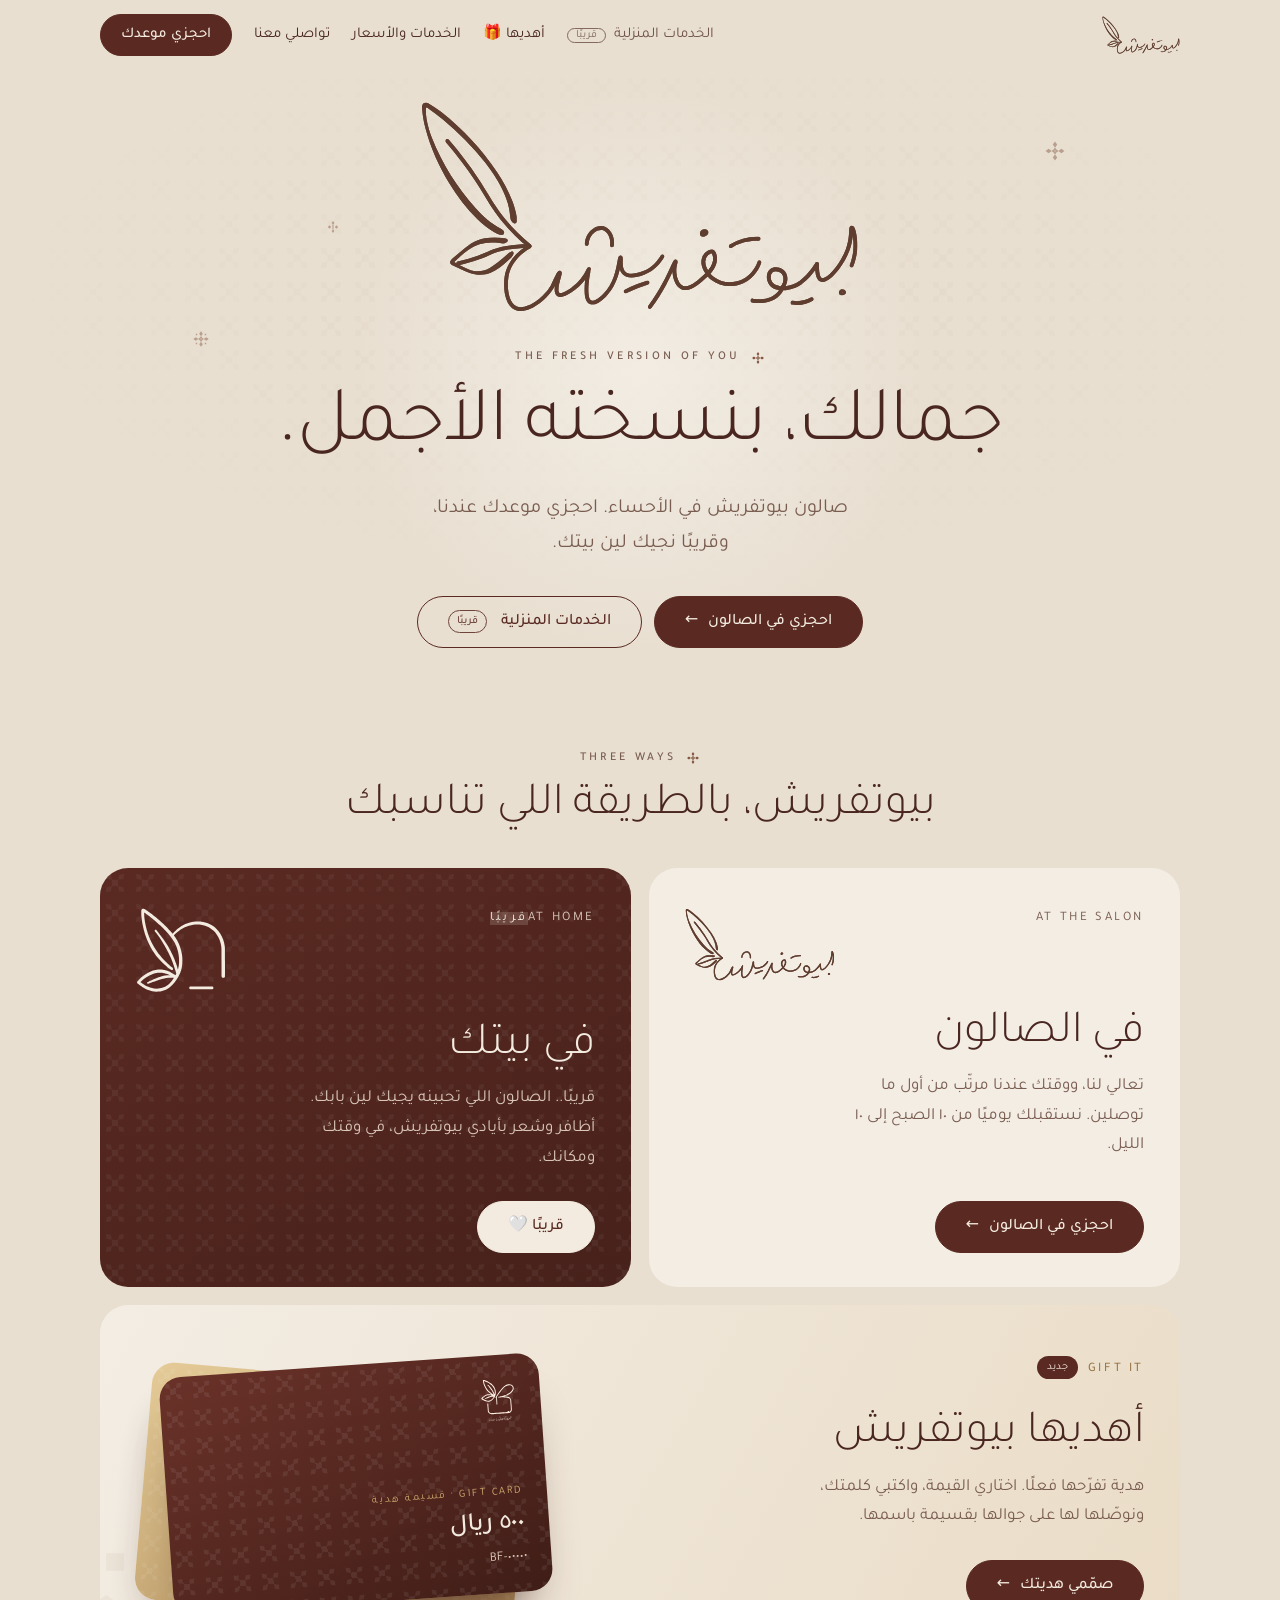
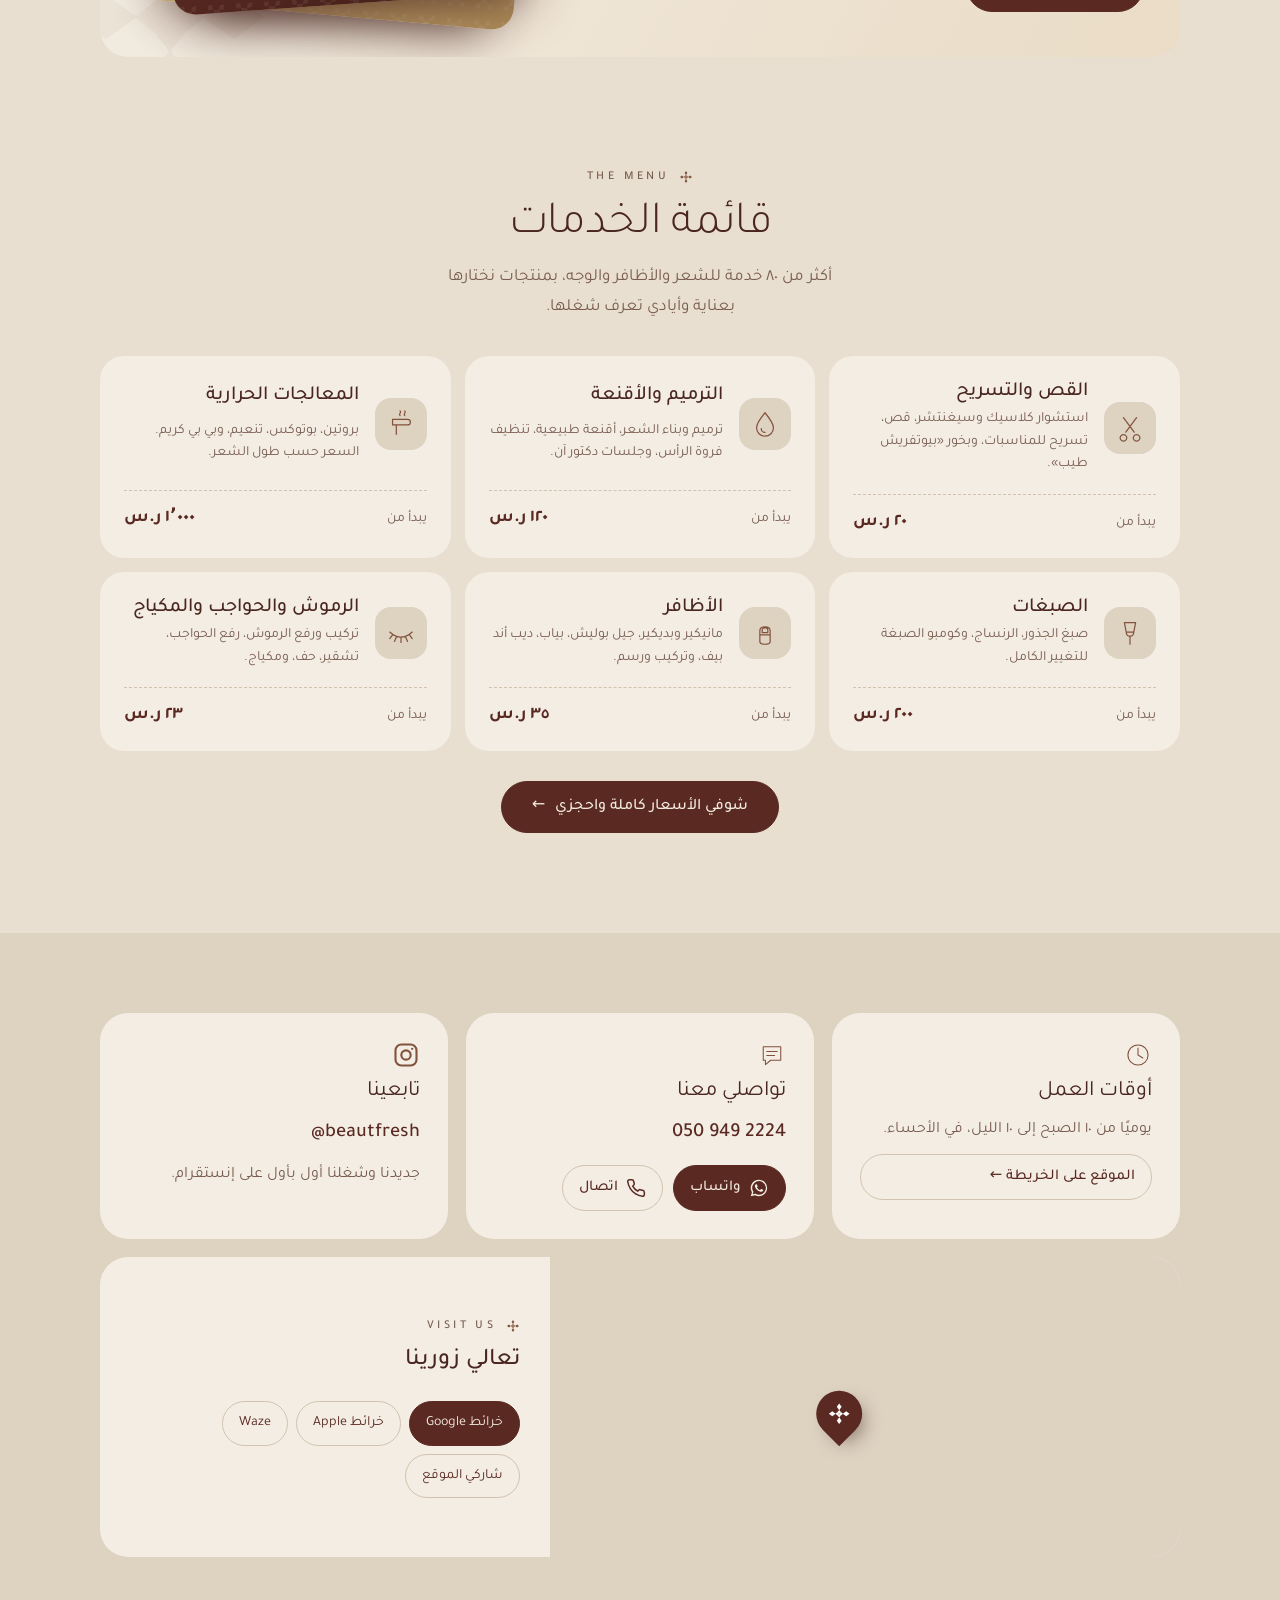
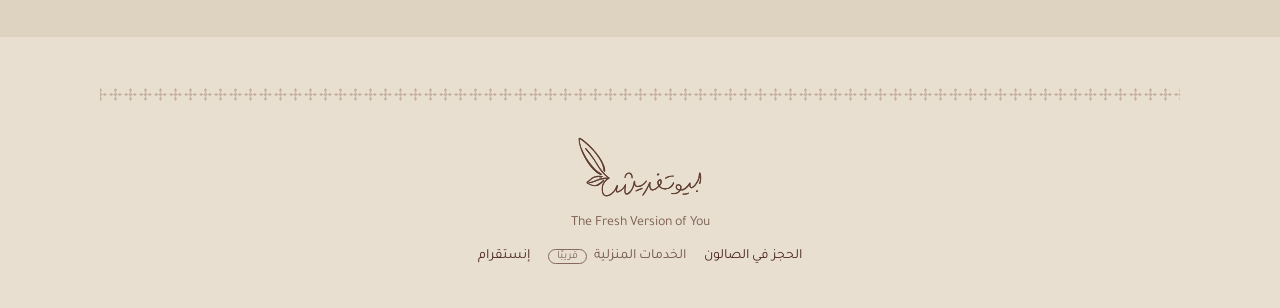
==== commit 121e1a67: "Marketing brain: compass, AI writer (edge fn), design studio; professional location card with embedd" ====
--- a/index.html
+++ b/index.html
@@ -209,6 +209,20 @@
     .gl a:hover img { transform: scale(1.04); }
     .gl span { position: absolute; inset: auto 0 0; padding: 30px 12px 10px; font-size: 13px; color: #fff; background: linear-gradient(transparent, rgba(40, 18, 14, .7)); }
     @media (max-width: 860px) { .gl { grid-template-columns: repeat(2, 1fr); } .live { padding-bottom: 64px; } }
+
+    .loc { margin-top: 18px; display: grid; grid-template-columns: 1.4fr 1fr; background: var(--paper); border-radius: var(--r); overflow: hidden; }
+    .loc .map { position: relative; min-height: 300px; background: var(--soft); }
+    .loc iframe { position: absolute; inset: 0; width: 100%; height: 100%; border: 0; filter: grayscale(.35) sepia(.25) saturate(.9) contrast(.95); }
+    .loc .pin { position: absolute; top: 50%; left: 50%; transform: translate(-50%, -100%); width: 46px; height: 46px; border-radius: 50% 50% 50% 0; rotate: -45deg; background: var(--oud); box-shadow: 0 10px 20px -8px rgba(40, 18, 14, .6); display: grid; place-items: center; pointer-events: none; }
+    .loc .pin img { width: 24px; rotate: 45deg; filter: brightness(0) invert(1); }
+    .loc .txt { padding: 30px; display: grid; gap: 10px; align-content: center; }
+    .loc h3 { font-size: 24px; font-weight: 500; }
+    .loc p { color: var(--ink-2); line-height: 1.7; }
+    .loc .go { display: flex; flex-wrap: wrap; gap: 8px; margin-top: 6px; }
+    .loc .go a, .loc .go button { font: inherit; font-size: 14px; padding: 9px 16px; border-radius: 999px; border: 1px solid var(--line); background: transparent; color: var(--oud); cursor: pointer; transition: all .3s var(--ease); }
+    .loc .go a.main { background: var(--oud); border-color: var(--oud); color: var(--on); }
+    .loc .go a:hover, .loc .go button:hover { border-color: var(--oud); transform: translateY(-1px); }
+    @media (max-width: 860px) { .loc { grid-template-columns: 1fr; } .loc .map { min-height: 240px; } .loc .txt { padding: 22px; } }
   </style>
 </head>
 <body>
@@ -309,6 +323,11 @@
         <div class="card reveal" style="--d:.08s"><img src="home/assets/message.svg" alt=""><h3>تواصلي معنا</h3><span class="big num">050 949 2224</span><div class="contact-btns"><a class="cbtn wa" href="https://wa.me/966509492224" target="_blank" rel="noopener" aria-label="واتساب"><svg viewBox="0 0 24 24" aria-hidden="true"><path fill="currentColor" d="M12.04 2a9.9 9.9 0 0 0-8.5 15l-1.4 5 5.1-1.34A9.9 9.9 0 1 0 12.04 2Zm0 18.1a8.2 8.2 0 0 1-4.18-1.15l-.3-.18-3.03.8.81-2.95-.2-.31a8.2 8.2 0 1 1 6.9 3.79Zm4.5-6.13c-.25-.12-1.46-.72-1.69-.8-.23-.08-.39-.12-.56.12-.16.25-.64.8-.79.97-.14.16-.29.18-.53.06-.25-.12-1.04-.38-1.98-1.22-.73-.65-1.23-1.46-1.37-1.7-.14-.25-.02-.38.11-.5.11-.11.25-.29.37-.43.12-.15.16-.25.25-.41.08-.17.04-.31-.02-.43-.06-.13-.56-1.34-.76-1.84-.2-.48-.4-.42-.56-.43h-.47a.9.9 0 0 0-.66.31c-.23.25-.86.84-.86 2.05s.88 2.38 1 2.54c.12.17 1.73 2.64 4.2 3.7.58.25 1.04.4 1.4.52.59.19 1.12.16 1.54.1.47-.07 1.46-.6 1.66-1.17.21-.58.21-1.07.15-1.17-.06-.1-.23-.17-.47-.29Z"/></svg><span>واتساب</span></a><a class="cbtn" href="tel:+966509492224" aria-label="اتصال"><svg viewBox="0 0 24 24" aria-hidden="true" fill="none" stroke="currentColor" stroke-width="1.8" stroke-linecap="round" stroke-linejoin="round"><path d="M22 16.9v3a2 2 0 0 1-2.2 2 19.8 19.8 0 0 1-8.6-3.1 19.5 19.5 0 0 1-6-6A19.8 19.8 0 0 1 2.1 4.2 2 2 0 0 1 4.1 2h3a2 2 0 0 1 2 1.7c.1.9.4 1.8.7 2.7a2 2 0 0 1-.5 2.1L8 9.8a16 16 0 0 0 6 6l1.3-1.3a2 2 0 0 1 2.1-.4c.9.3 1.8.6 2.7.7a2 2 0 0 1 1.7 2Z"/></svg><span>اتصال</span></a></div></div>
         <div class="card reveal" style="--d:.16s"><svg viewBox="0 0 24 24" width="28" height="28" fill="none" stroke="#82523D" stroke-width="1.8" aria-hidden="true"><rect x="3" y="3" width="18" height="18" rx="5"/><circle cx="12" cy="12" r="4"/><circle cx="17.3" cy="6.7" r="1" fill="#82523D" stroke="none"/></svg><h3>تابعينا</h3><a class="big" href="https://www.instagram.com/beautfresh" target="_blank" rel="noopener">@beautfresh</a><p>جديدنا وشغلنا أول بأول على إنستقرام.</p></div>
       </div>
+      <div class="wrap"><div class="loc reveal" id="loc" hidden>
+        <div class="map"><iframe id="loc-map" title="موقع بيوتفريش على الخريطة" loading="lazy" referrerpolicy="no-referrer-when-downgrade"></iframe><span class="pin"><img src="home/assets/rosette-1.svg" alt=""></span></div>
+        <div class="txt"><span class="label">Visit us</span><h3>تعالي زورينا</h3><p id="loc-txt"></p>
+          <div class="go"><a class="main" id="loc-g" target="_blank" rel="noopener">خرائط Google</a><a id="loc-a" target="_blank" rel="noopener">خرائط Apple</a><a id="loc-w" target="_blank" rel="noopener">Waze</a><button type="button" id="loc-s">شاركي الموقع</button></div></div>
+      </div></div>
     </section>
   </main>
 
@@ -365,7 +384,10 @@
       }
       // الفريق
       if (on.includes('team') && d.team.length) {
-        document.getElementById('tm-rail').innerHTML = d.team.map((t) => `<article class="tm"><div class="av">${t.photo ? `<img src="${esc(t.photo)}" alt="" loading="lazy">` : esc((t.name || '؟').trim().charAt(0))}</div><h3>${esc(t.name)}</h3><div class="t">${esc(t.title || (t.top ? 'أكثر ما تسويه: ' + t.top : ''))}</div>${t.n ? `<div class="sc"><span class="stars" style="font-size:13px">★</span> <b class="num">${AR(t.avg)}</b> · ${AR(t.n)} رأي</div>` : ''}<a href="${book('pro=' + encodeURIComponent(t.id) + '&pn=' + encodeURIComponent(t.name))}">احجزي معها</a></article>`).join('');
+        const fq = {}; d.team.forEach((t) => (t.tops || []).slice(0, 1).forEach((x) => { fq[x] = (fq[x] || 0) + 1; }));
+        const common = Object.keys(fq).filter((k) => fq[k] > d.team.length / 3);
+        const spec = (t) => { const L = [...new Set((t.tops || []).filter((x) => !common.includes(x)).map((x) => x.split(' - ')[0].split(/[,،(]/)[0].trim()))].filter(Boolean).slice(0, 2); return L.length ? 'تتميز في: ' + L.join('، ') : ''; };
+        document.getElementById('tm-rail').innerHTML = d.team.map((t) => `<article class="tm"><div class="av">${t.photo ? `<img src="${esc(t.photo)}" alt="" loading="lazy">` : esc((t.name || '؟').trim().charAt(0))}</div><h3>${esc(t.name)}</h3><div class="t">${esc(t.title || spec(t))}</div>${t.n ? `<div class="sc"><span class="stars" style="font-size:13px">★</span> <b class="num">${AR(t.avg)}</b> · ${AR(t.n)} رأي</div>` : ''}<a href="${book('pro=' + encodeURIComponent(t.id) + '&pn=' + encodeURIComponent(t.name))}">احجزي معها</a></article>`).join('');
         show('team');
       }
       // المعرض
@@ -377,6 +399,17 @@
       if (d.conf) {
         if (d.conf.hours) document.getElementById('ct-hours').textContent = d.conf.hours + (d.conf.address ? '، في ' + d.conf.address + '.' : '');
         if (d.conf.map_url) { const m = document.getElementById('ct-map'); m.href = d.conf.map_url; m.hidden = false; }
+        if (d.conf.lat && d.conf.lng) {
+          const la = d.conf.lat, ln = d.conf.lng, L = document.getElementById('loc');
+          document.getElementById('loc-map').src = `https://maps.google.com/maps?q=${la},${ln}&z=17&hl=ar&output=embed`;
+          document.getElementById('loc-txt').textContent = `${d.conf.address || 'الأحساء'} · ${d.conf.hours || ''}`;
+          const g = d.conf.map_url || `https://www.google.com/maps/search/?api=1&query=${la},${ln}`;
+          document.getElementById('loc-g').href = g;
+          document.getElementById('loc-a').href = `https://maps.apple.com/?ll=${la},${ln}&q=${encodeURIComponent('بيوتفريش')}`;
+          document.getElementById('loc-w').href = `https://waze.com/ul?ll=${la},${ln}&navigate=yes`;
+          document.getElementById('loc-s').onclick = async () => { const data = { title: 'بيوتفريش', text: 'موقع صالون بيوتفريش', url: g }; try { if (navigator.share) await navigator.share(data); else { await navigator.clipboard.writeText(g); document.getElementById('loc-s').textContent = 'انسخ الرابط ✓'; } } catch {} };
+          L.hidden = false; L.classList.add('in');
+        }
       }
     })();
   </script>
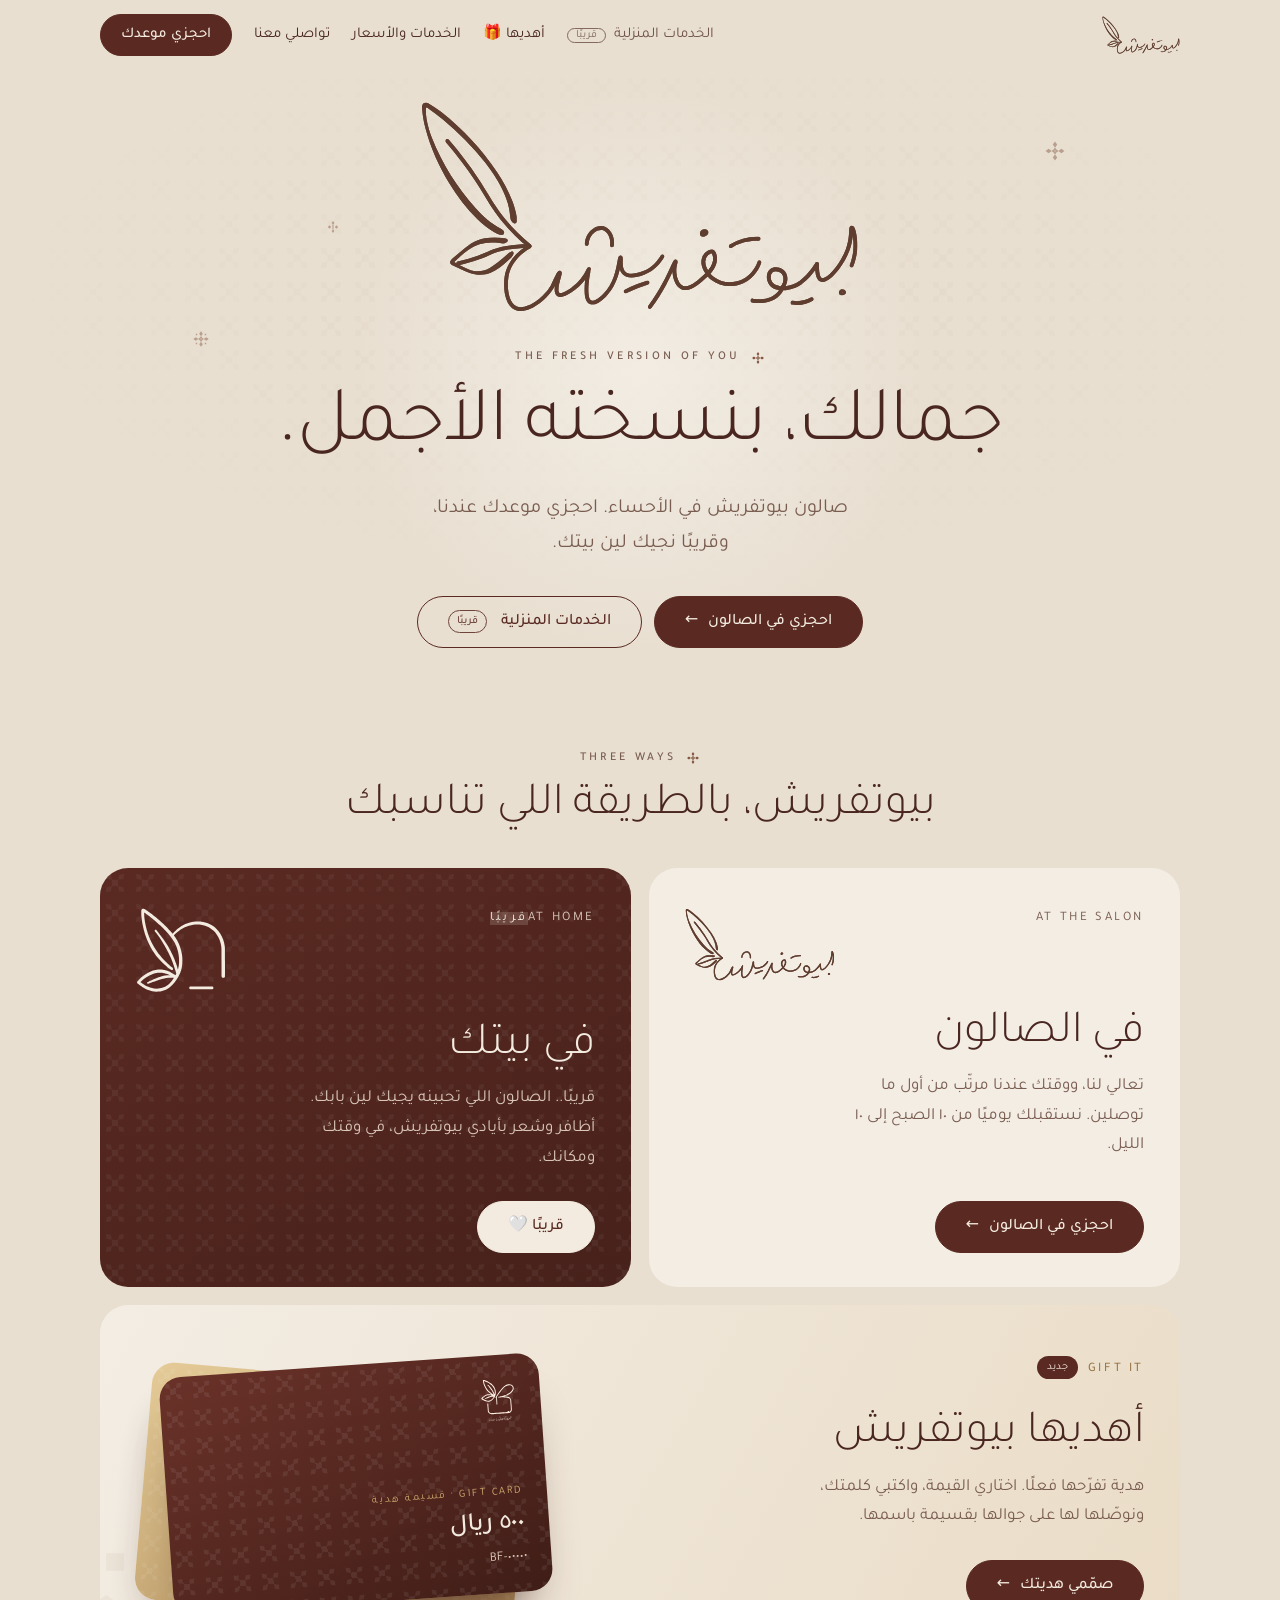
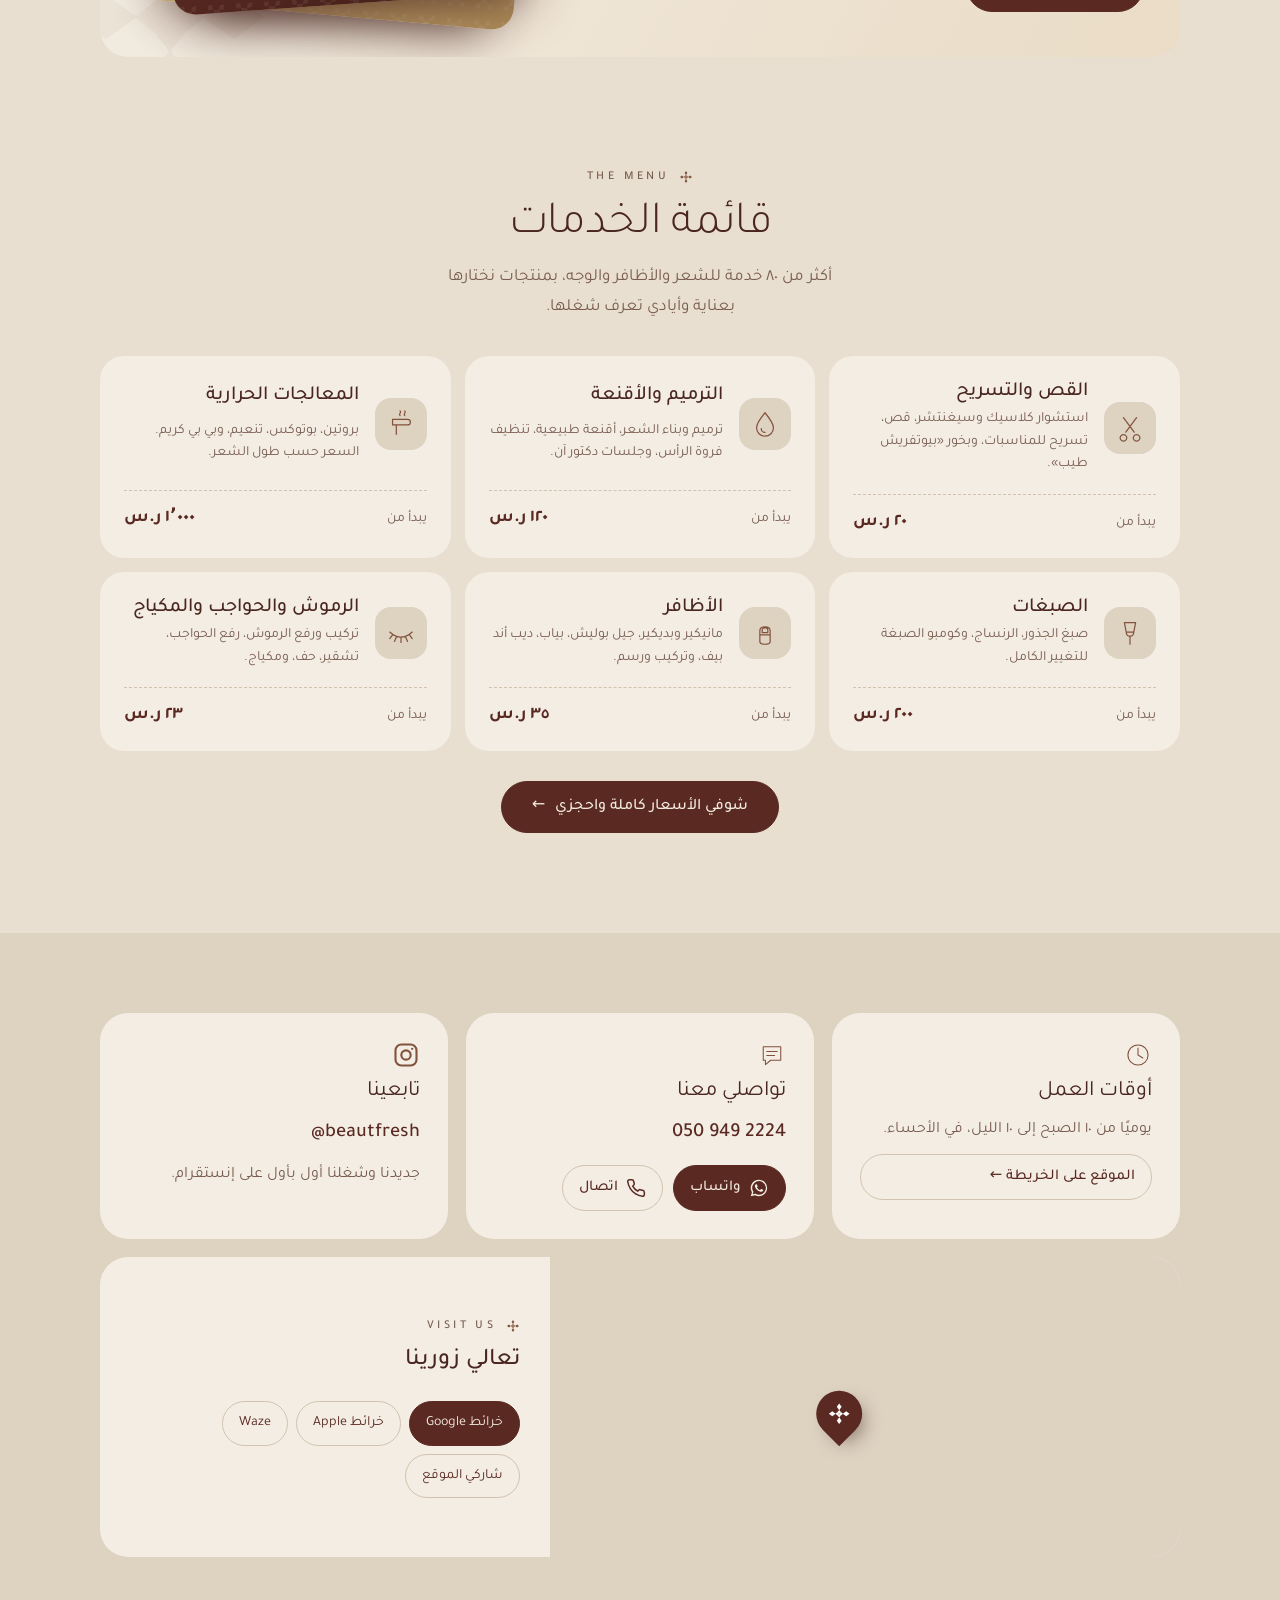
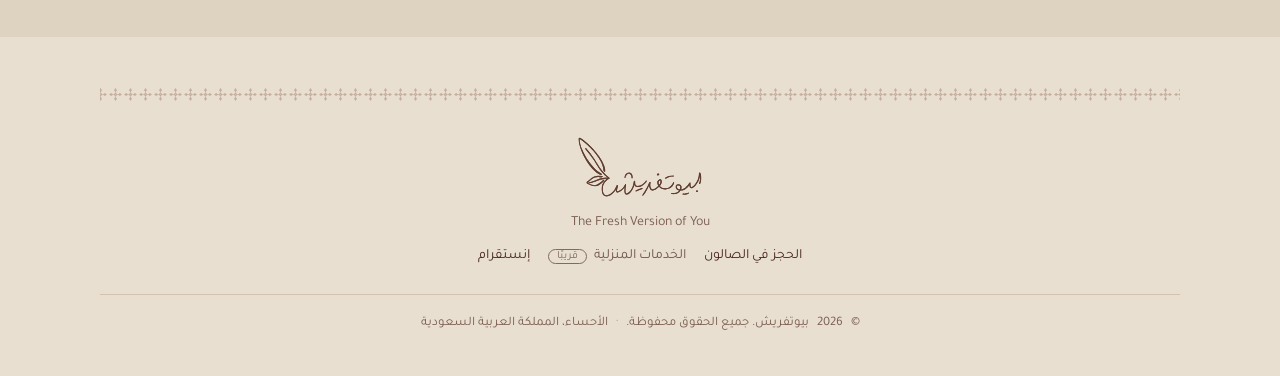
==== commit 1e69efd8: "Footer: copyright line Co-Authored-By: Claude Opus 5.5 <noreply@anthropic.com> Claude-Session: https" ====
--- a/index.html
+++ b/index.html
@@ -223,6 +223,8 @@
     .loc .go a.main { background: var(--oud); border-color: var(--oud); color: var(--on); }
     .loc .go a:hover, .loc .go button:hover { border-color: var(--oud); transform: translateY(-1px); }
     @media (max-width: 860px) { .loc { grid-template-columns: 1fr; } .loc .map { min-height: 240px; } .loc .txt { padding: 22px; } }
+    footer .legal { margin-top: 26px; padding-top: 18px; border-top: 1px solid var(--line); font-size: 13px; color: var(--ink-2); display: flex; flex-wrap: wrap; justify-content: center; gap: 4px 8px; }
+    footer .legal .sep { opacity: .5; }
   </style>
 </head>
 <body>
@@ -337,6 +339,7 @@
       <img src="home/assets/Beautfresh-brown.svg" alt="بيوتفريش">
       <p>The Fresh Version of You</p>
       <div class="links"><a href="book/">الحجز في الصالون</a><span class="soonl">الخدمات المنزلية <em>قريبًا</em></span><a href="https://www.instagram.com/beautfresh" target="_blank" rel="noopener">إنستقرام</a></div>
+      <div class="legal">© <span id="yr">2026</span> بيوتفريش. جميع الحقوق محفوظة.<span class="sep">·</span>الأحساء، المملكة العربية السعودية</div>
     </div>
   </footer>
 
@@ -355,6 +358,7 @@
   <script src="assets/config.js"></script>
   <script>
     (async () => {
+      document.getElementById('yr').textContent = new Date().getFullYear();
       const C = window.APP_CONFIG; if (!C) return;
       const esc = (t) => String(t ?? '').replace(/[&<>"']/g, (c) => ({ '&': '&amp;', '<': '&lt;', '>': '&gt;', '"': '&quot;', "'": '&#39;' }[c]));
       const AR = (n) => String(n).replace(/\d/g, (d) => '٠١٢٣٤٥٦٧٨٩'[d]);
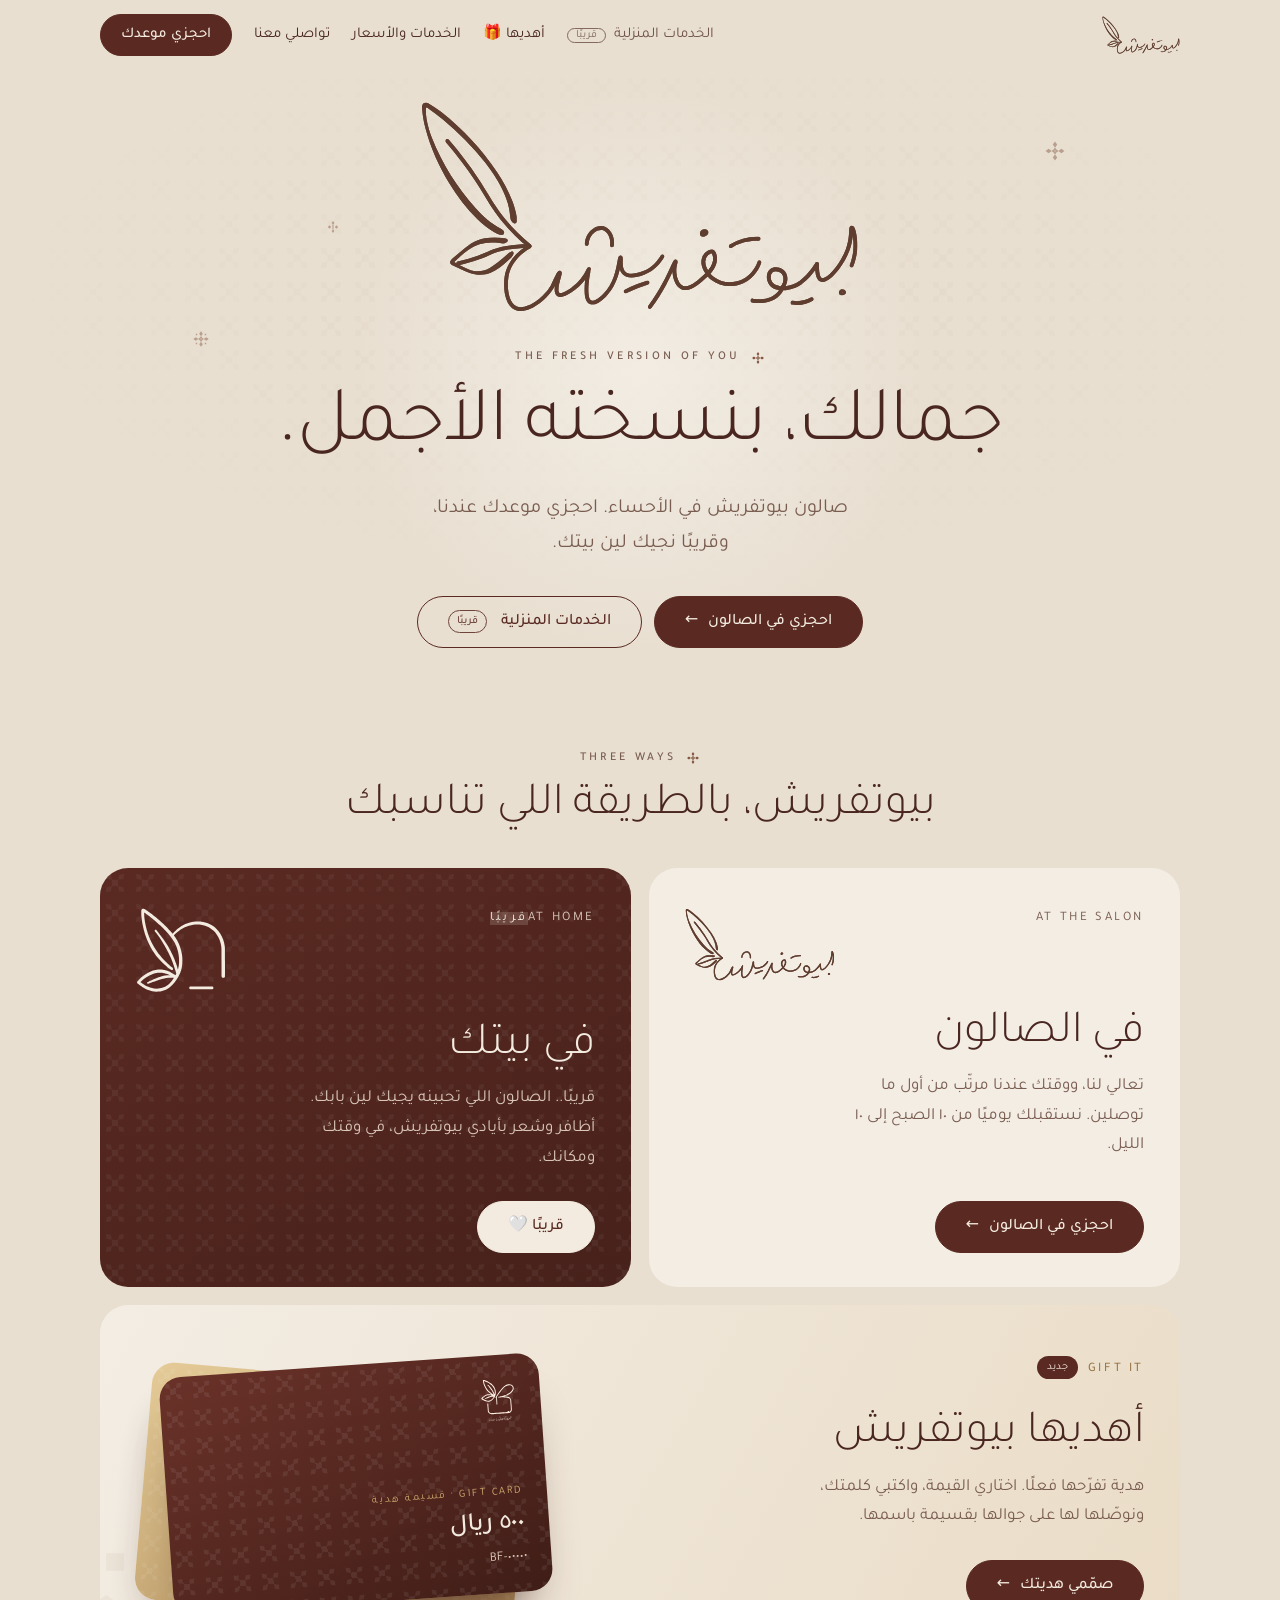
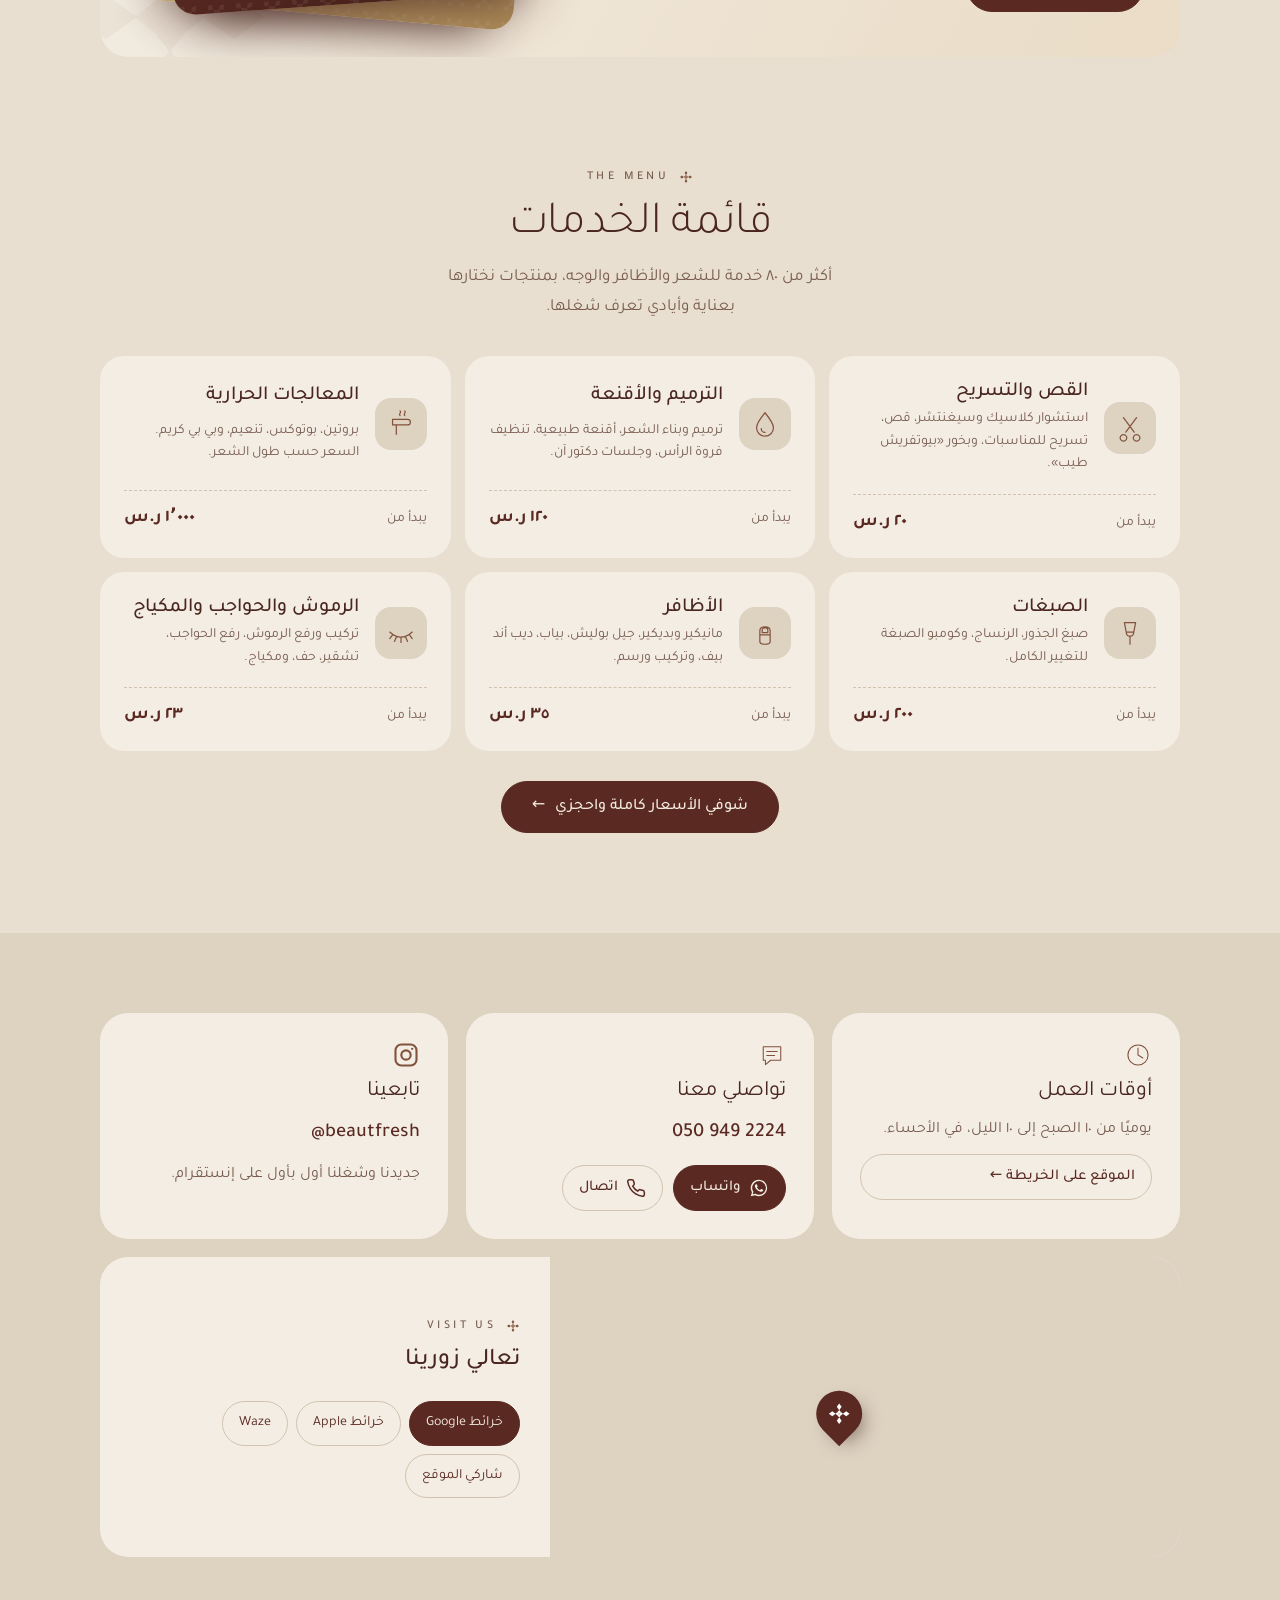
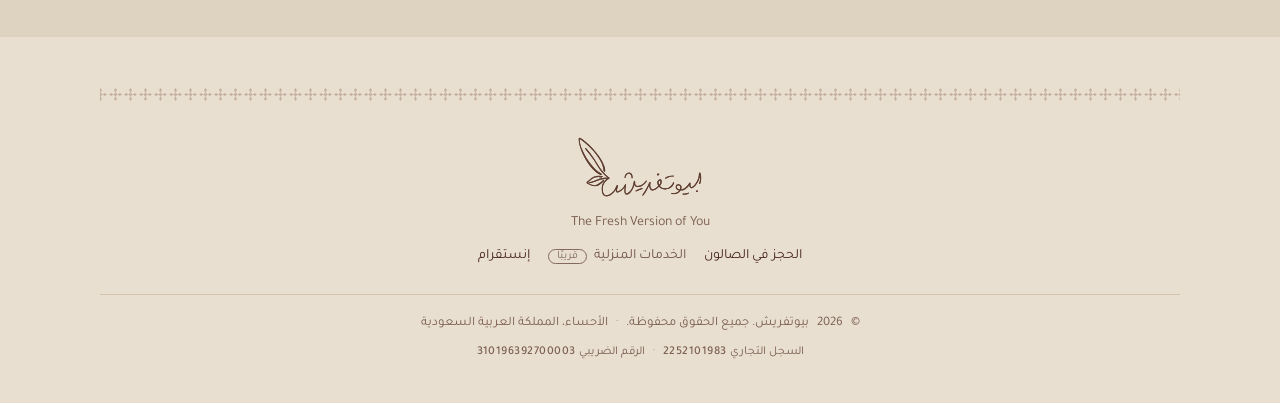
==== commit f871f1b7: "Footer: CR and VAT numbers Co-Authored-By: Claude Opus 5.5 <noreply@anthropic.com> Claude-Session: h" ====
--- a/index.html
+++ b/index.html
@@ -225,6 +225,8 @@
     @media (max-width: 860px) { .loc { grid-template-columns: 1fr; } .loc .map { min-height: 240px; } .loc .txt { padding: 22px; } }
     footer .legal { margin-top: 26px; padding-top: 18px; border-top: 1px solid var(--line); font-size: 13px; color: var(--ink-2); display: flex; flex-wrap: wrap; justify-content: center; gap: 4px 8px; }
     footer .legal .sep { opacity: .5; }
+    footer .legal.ids { margin-top: 6px; padding-top: 0; border-top: 0; font-size: 12px; }
+    footer .legal.ids b { font-weight: 500; letter-spacing: .04em; direction: ltr; unicode-bidi: isolate; }
   </style>
 </head>
 <body>
@@ -340,6 +342,7 @@
       <p>The Fresh Version of You</p>
       <div class="links"><a href="book/">الحجز في الصالون</a><span class="soonl">الخدمات المنزلية <em>قريبًا</em></span><a href="https://www.instagram.com/beautfresh" target="_blank" rel="noopener">إنستقرام</a></div>
       <div class="legal">© <span id="yr">2026</span> بيوتفريش. جميع الحقوق محفوظة.<span class="sep">·</span>الأحساء، المملكة العربية السعودية</div>
+      <div class="legal ids"><span>السجل التجاري <b class="num">2252101983</b></span><span class="sep">·</span><span>الرقم الضريبي <b class="num">310196392700003</b></span></div>
     </div>
   </footer>
 
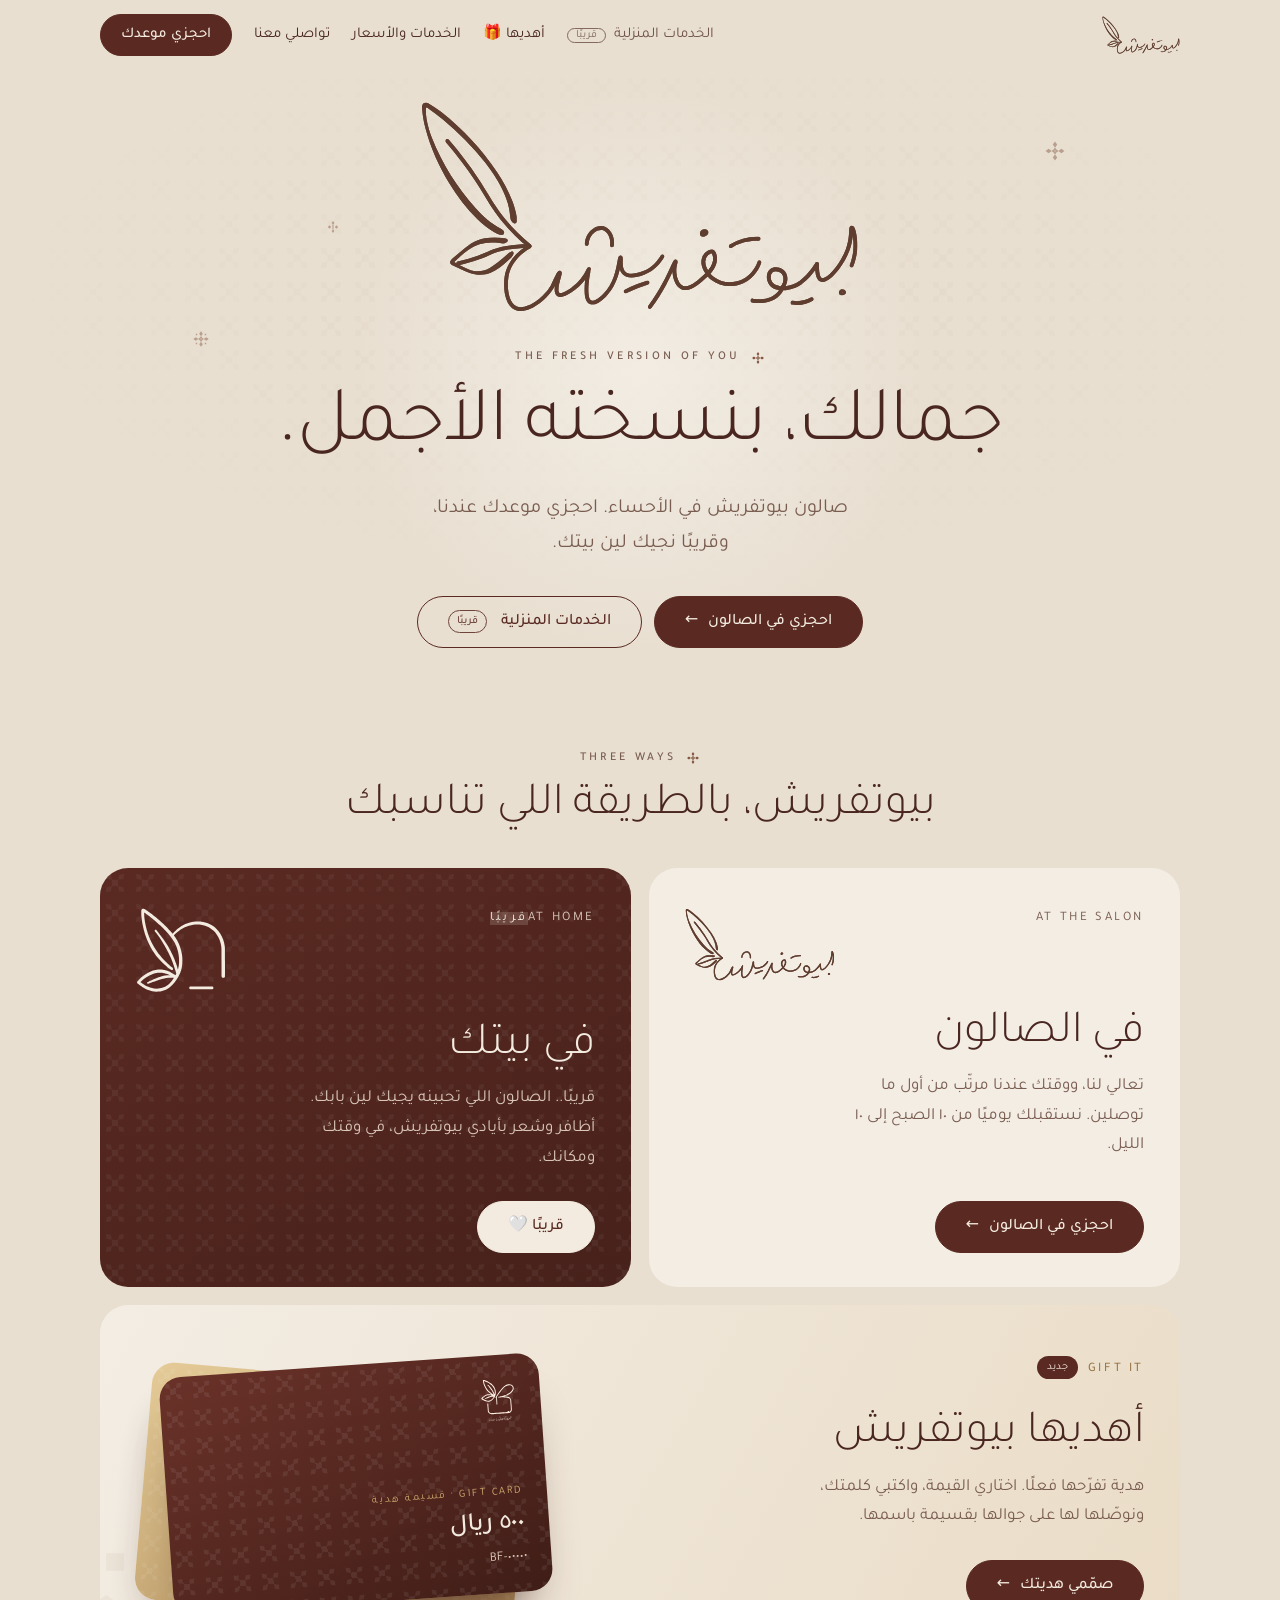
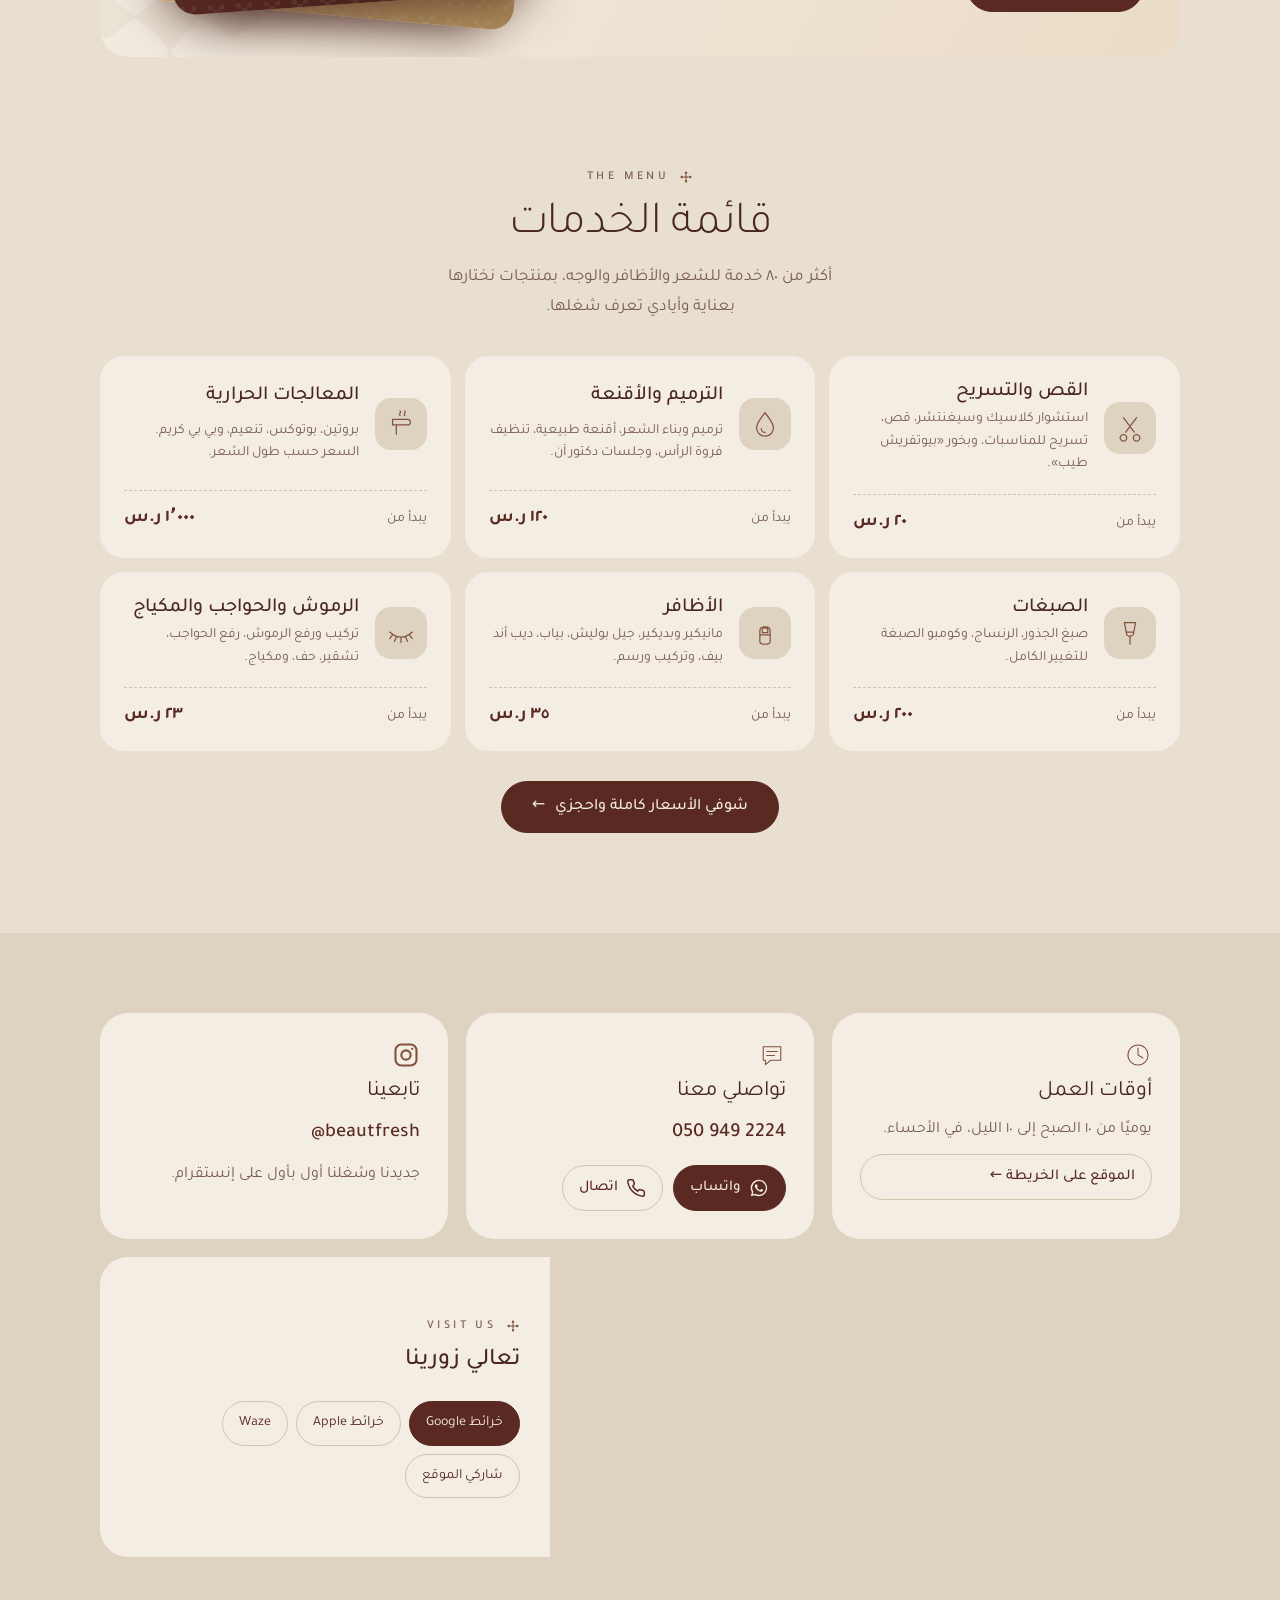
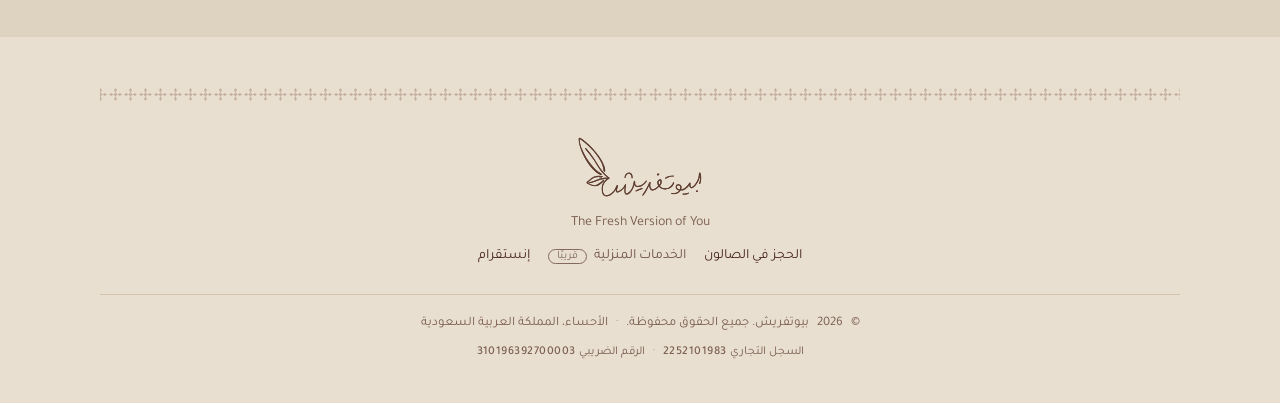
==== commit 61443203: "Map: rely on Google's own pin; no duplicate map button Co-Authored-By: Claude Opus 5.5 <noreply@anth" ====
--- a/index.html
+++ b/index.html
@@ -328,7 +328,7 @@
         <div class="card reveal" style="--d:.16s"><svg viewBox="0 0 24 24" width="28" height="28" fill="none" stroke="#82523D" stroke-width="1.8" aria-hidden="true"><rect x="3" y="3" width="18" height="18" rx="5"/><circle cx="12" cy="12" r="4"/><circle cx="17.3" cy="6.7" r="1" fill="#82523D" stroke="none"/></svg><h3>تابعينا</h3><a class="big" href="https://www.instagram.com/beautfresh" target="_blank" rel="noopener">@beautfresh</a><p>جديدنا وشغلنا أول بأول على إنستقرام.</p></div>
       </div>
       <div class="wrap"><div class="loc reveal" id="loc" hidden>
-        <div class="map"><iframe id="loc-map" title="موقع بيوتفريش على الخريطة" loading="lazy" referrerpolicy="no-referrer-when-downgrade"></iframe><span class="pin"><img src="home/assets/rosette-1.svg" alt=""></span></div>
+        <div class="map"><iframe id="loc-map" title="موقع بيوتفريش على الخريطة" loading="lazy" referrerpolicy="no-referrer-when-downgrade"></iframe></div>
         <div class="txt"><span class="label">Visit us</span><h3>تعالي زورينا</h3><p id="loc-txt"></p>
           <div class="go"><a class="main" id="loc-g" target="_blank" rel="noopener">خرائط Google</a><a id="loc-a" target="_blank" rel="noopener">خرائط Apple</a><a id="loc-w" target="_blank" rel="noopener">Waze</a><button type="button" id="loc-s">شاركي الموقع</button></div></div>
       </div></div>
@@ -405,7 +405,7 @@
       // الزيارة
       if (d.conf) {
         if (d.conf.hours) document.getElementById('ct-hours').textContent = d.conf.hours + (d.conf.address ? '، في ' + d.conf.address + '.' : '');
-        if (d.conf.map_url) { const m = document.getElementById('ct-map'); m.href = d.conf.map_url; m.hidden = false; }
+        if (d.conf.map_url && !(d.conf.lat && d.conf.lng)) { const m = document.getElementById('ct-map'); m.href = d.conf.map_url; m.hidden = false; }
         if (d.conf.lat && d.conf.lng) {
           const la = d.conf.lat, ln = d.conf.lng, L = document.getElementById('loc');
           document.getElementById('loc-map').src = `https://maps.google.com/maps?q=${la},${ln}&z=17&hl=ar&output=embed`;
